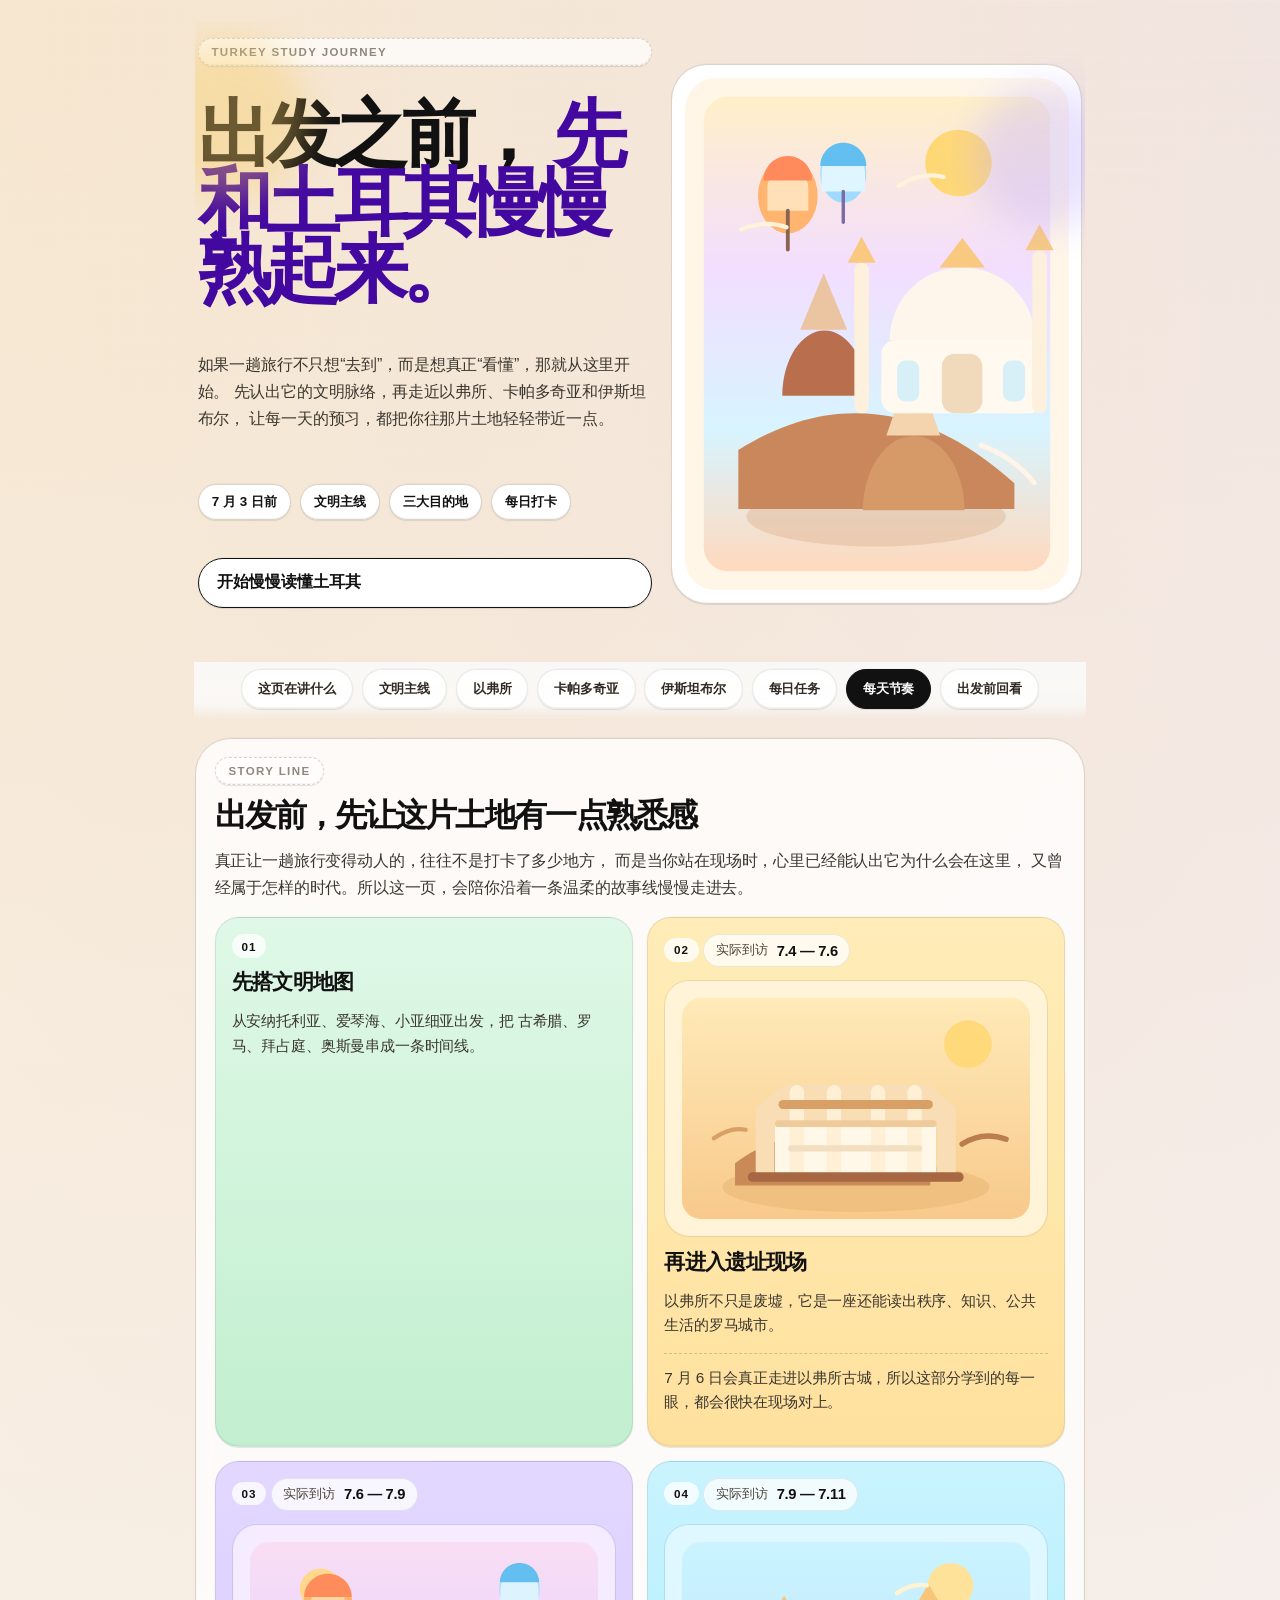
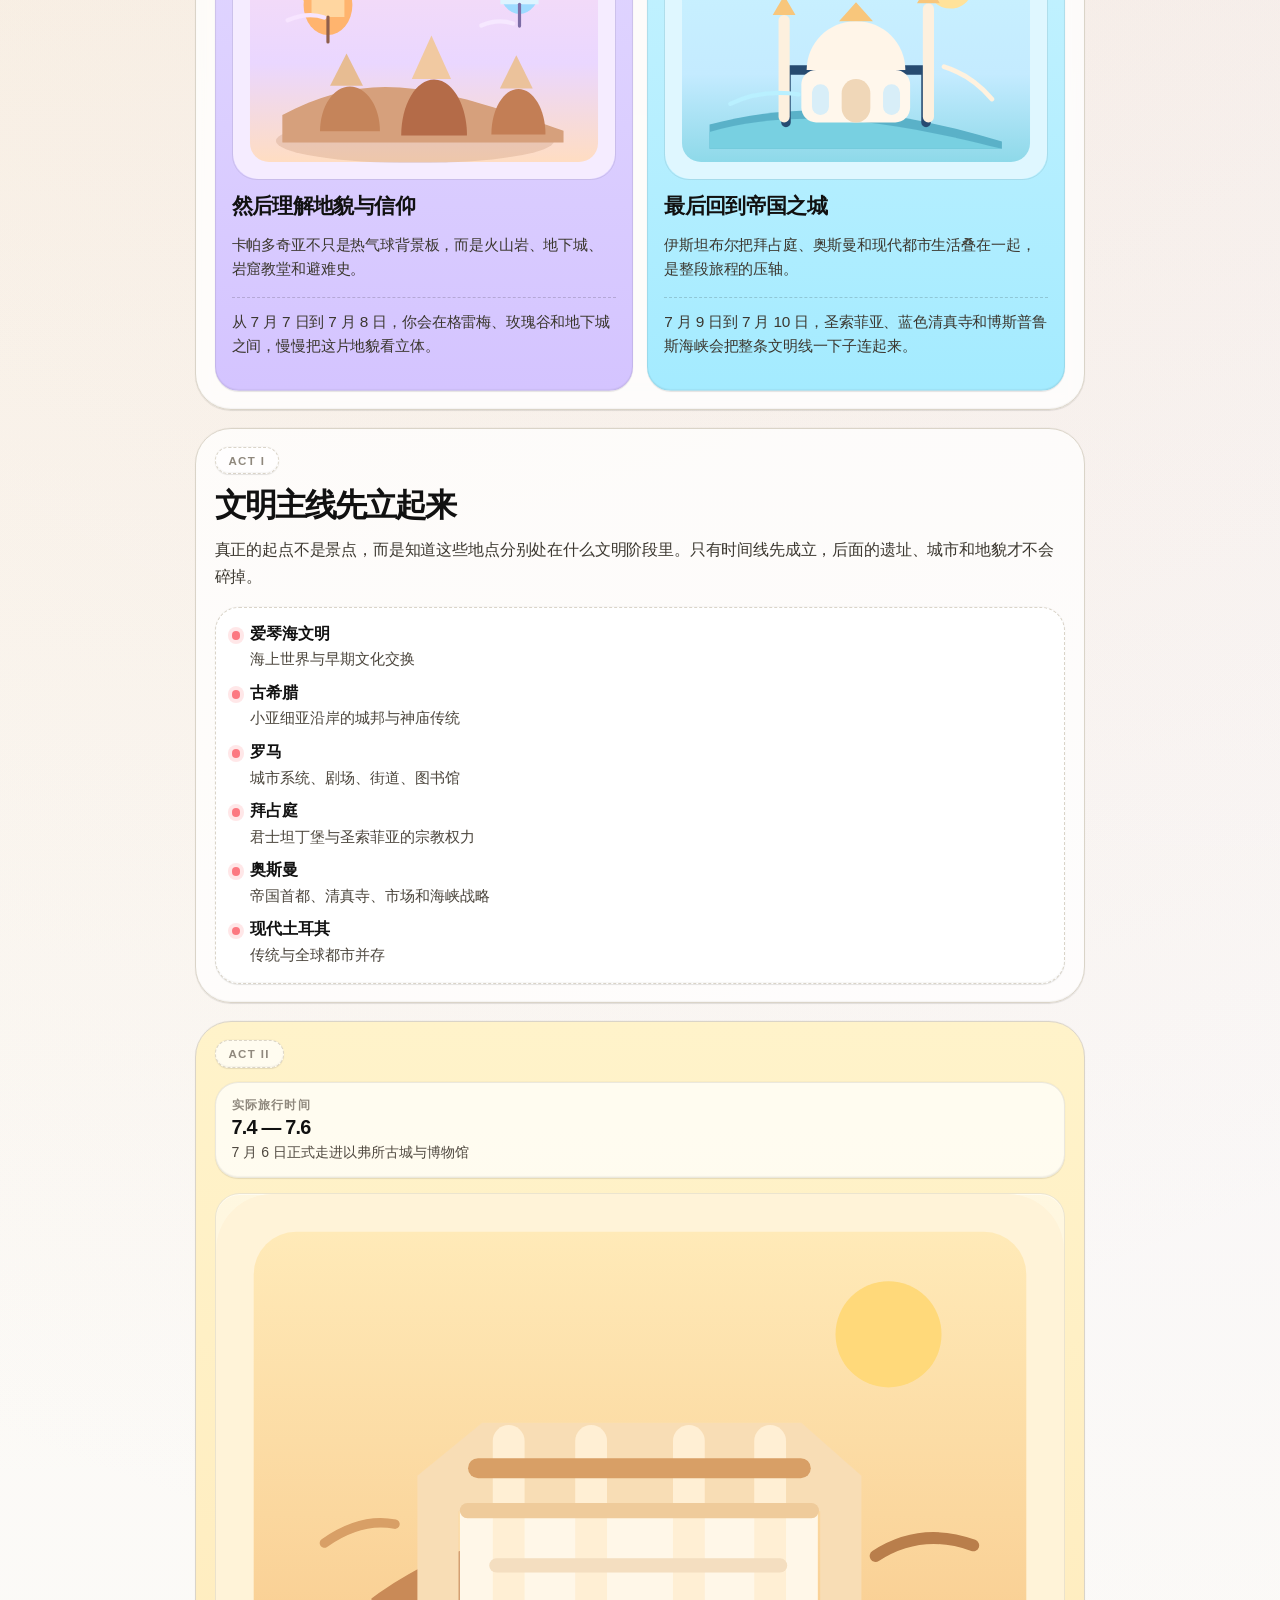
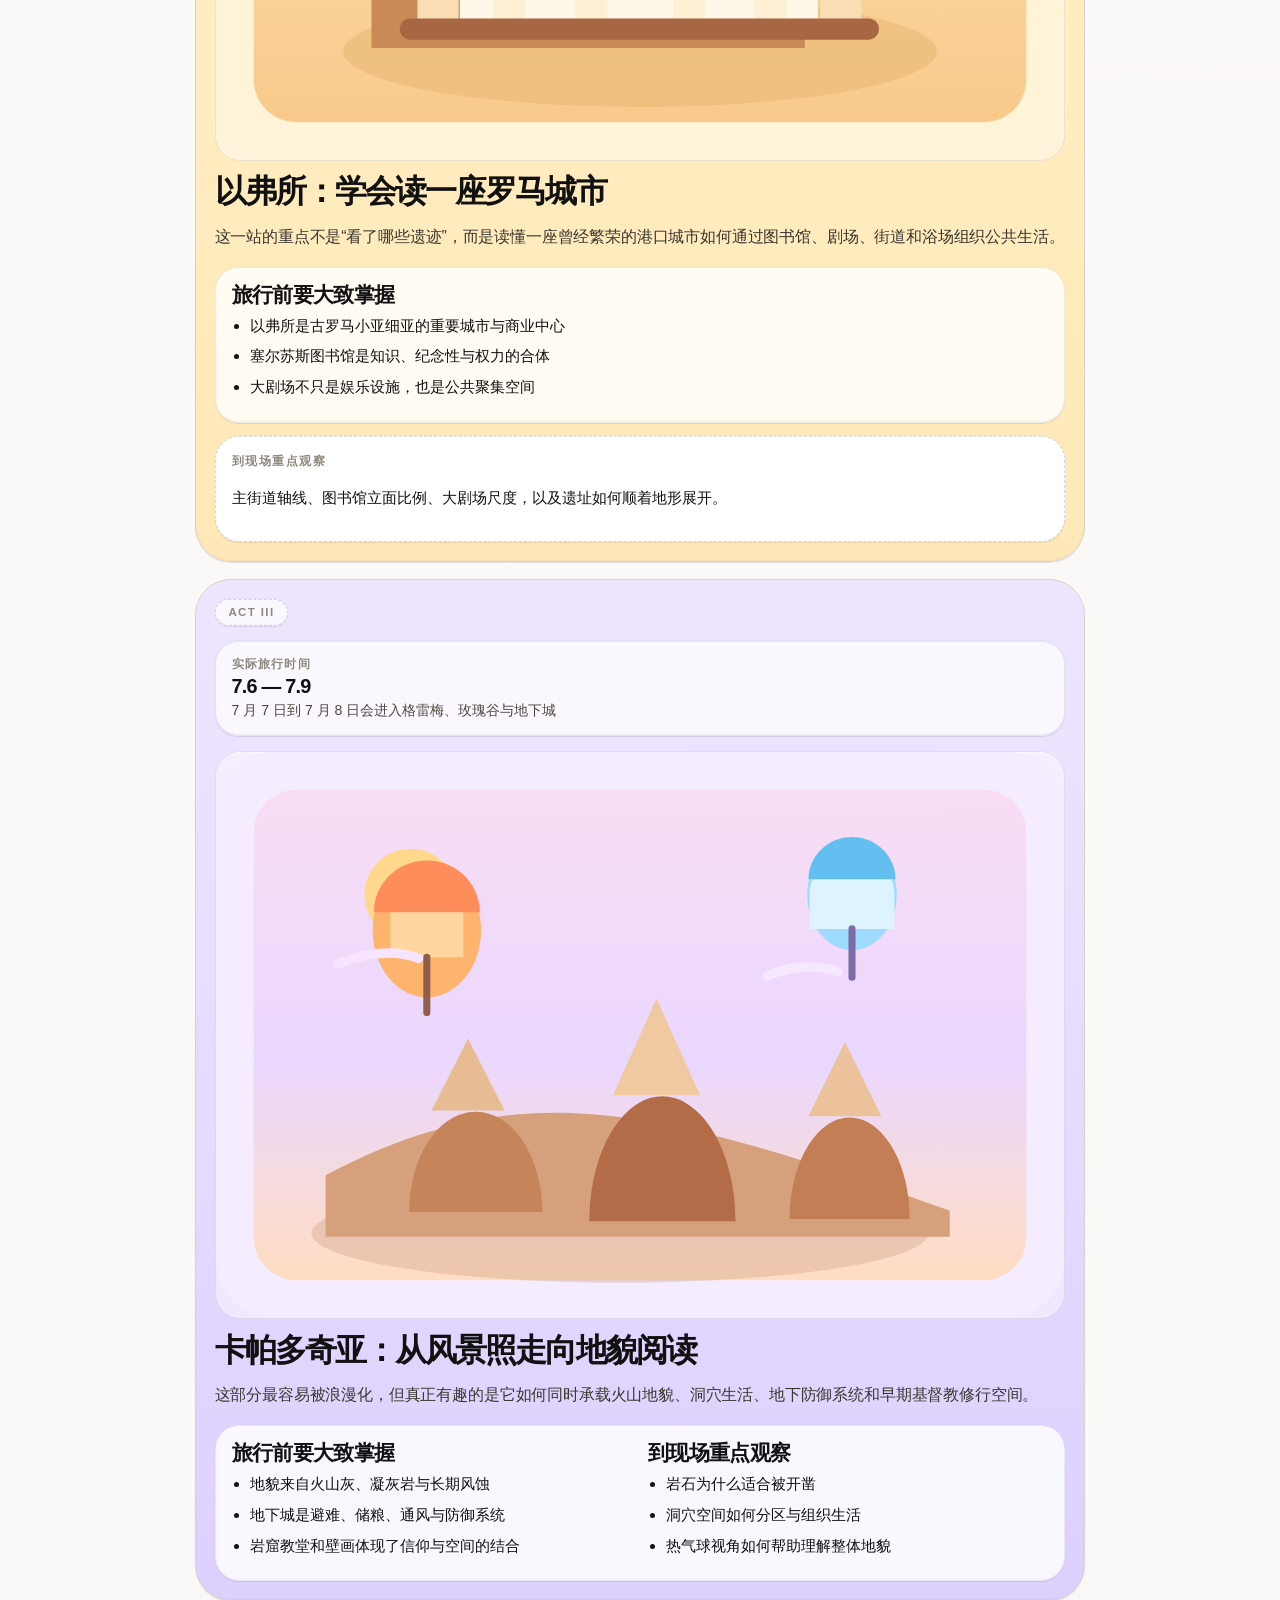
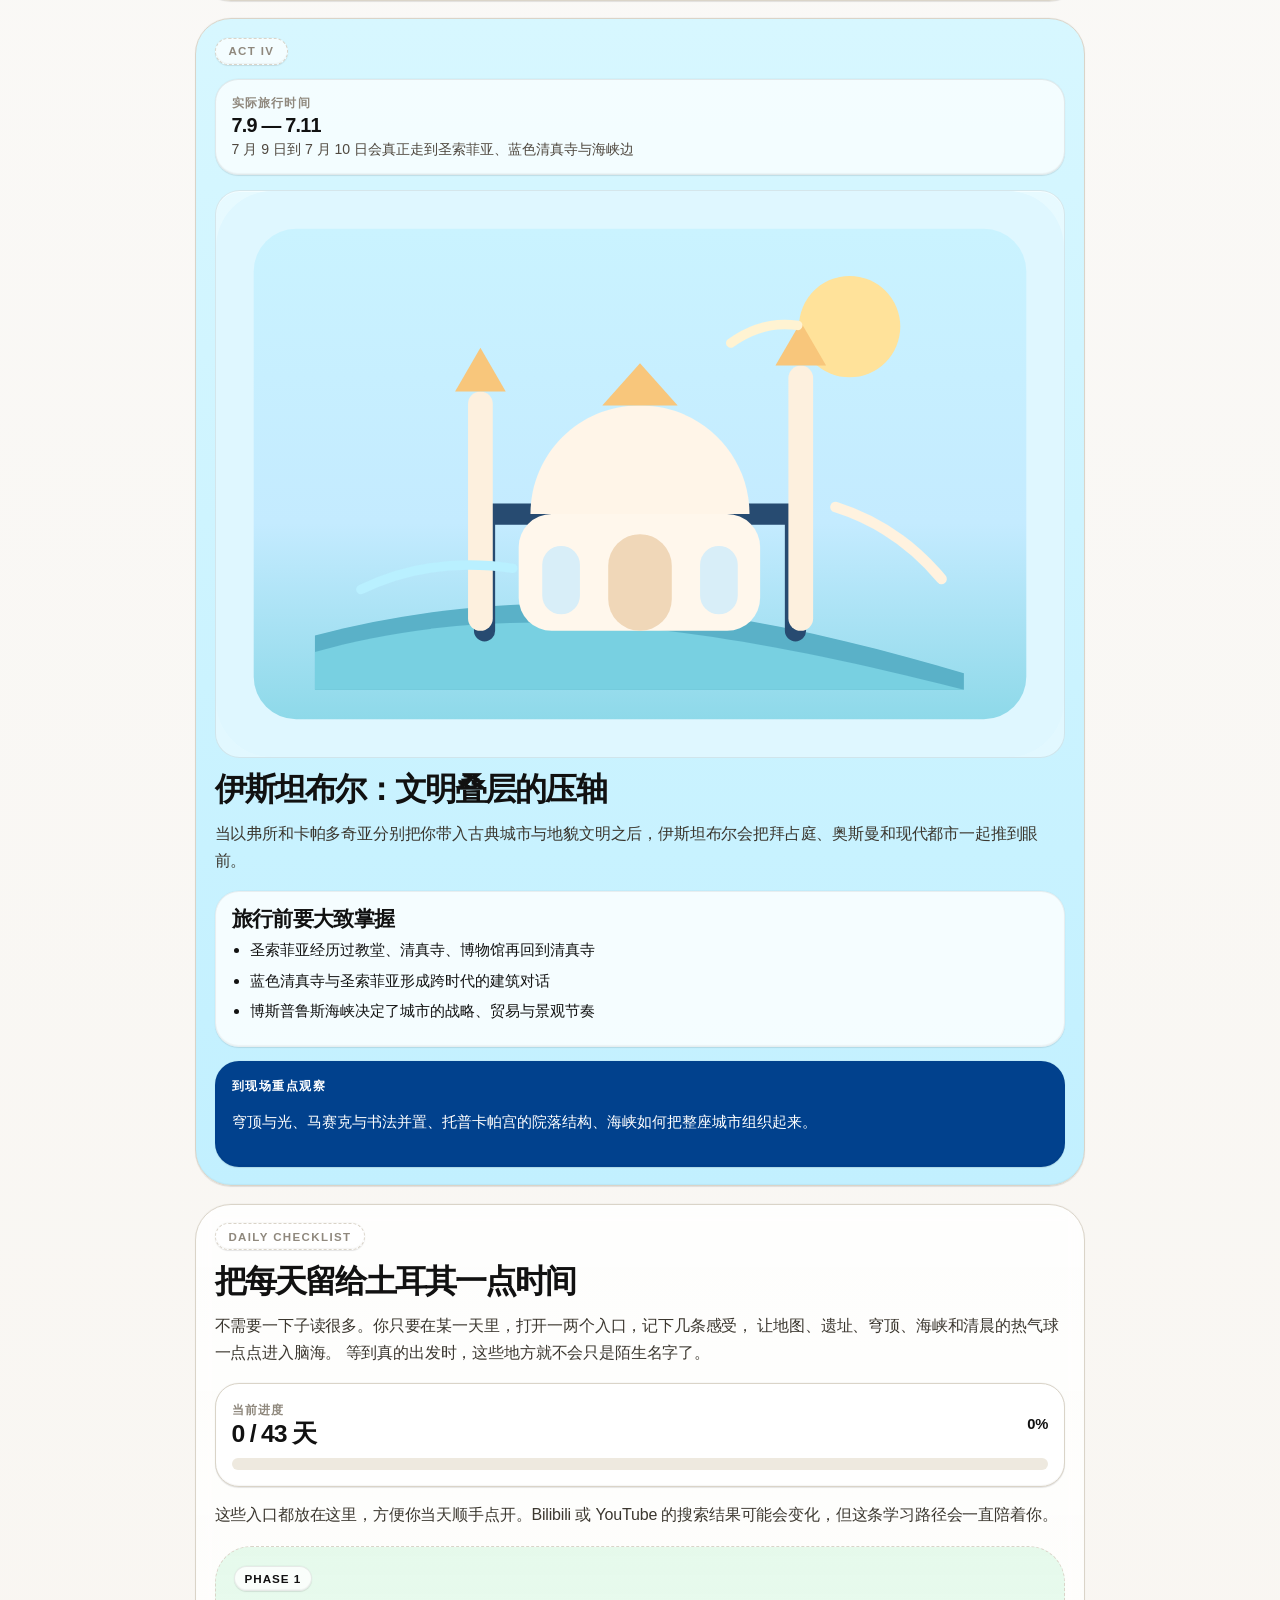
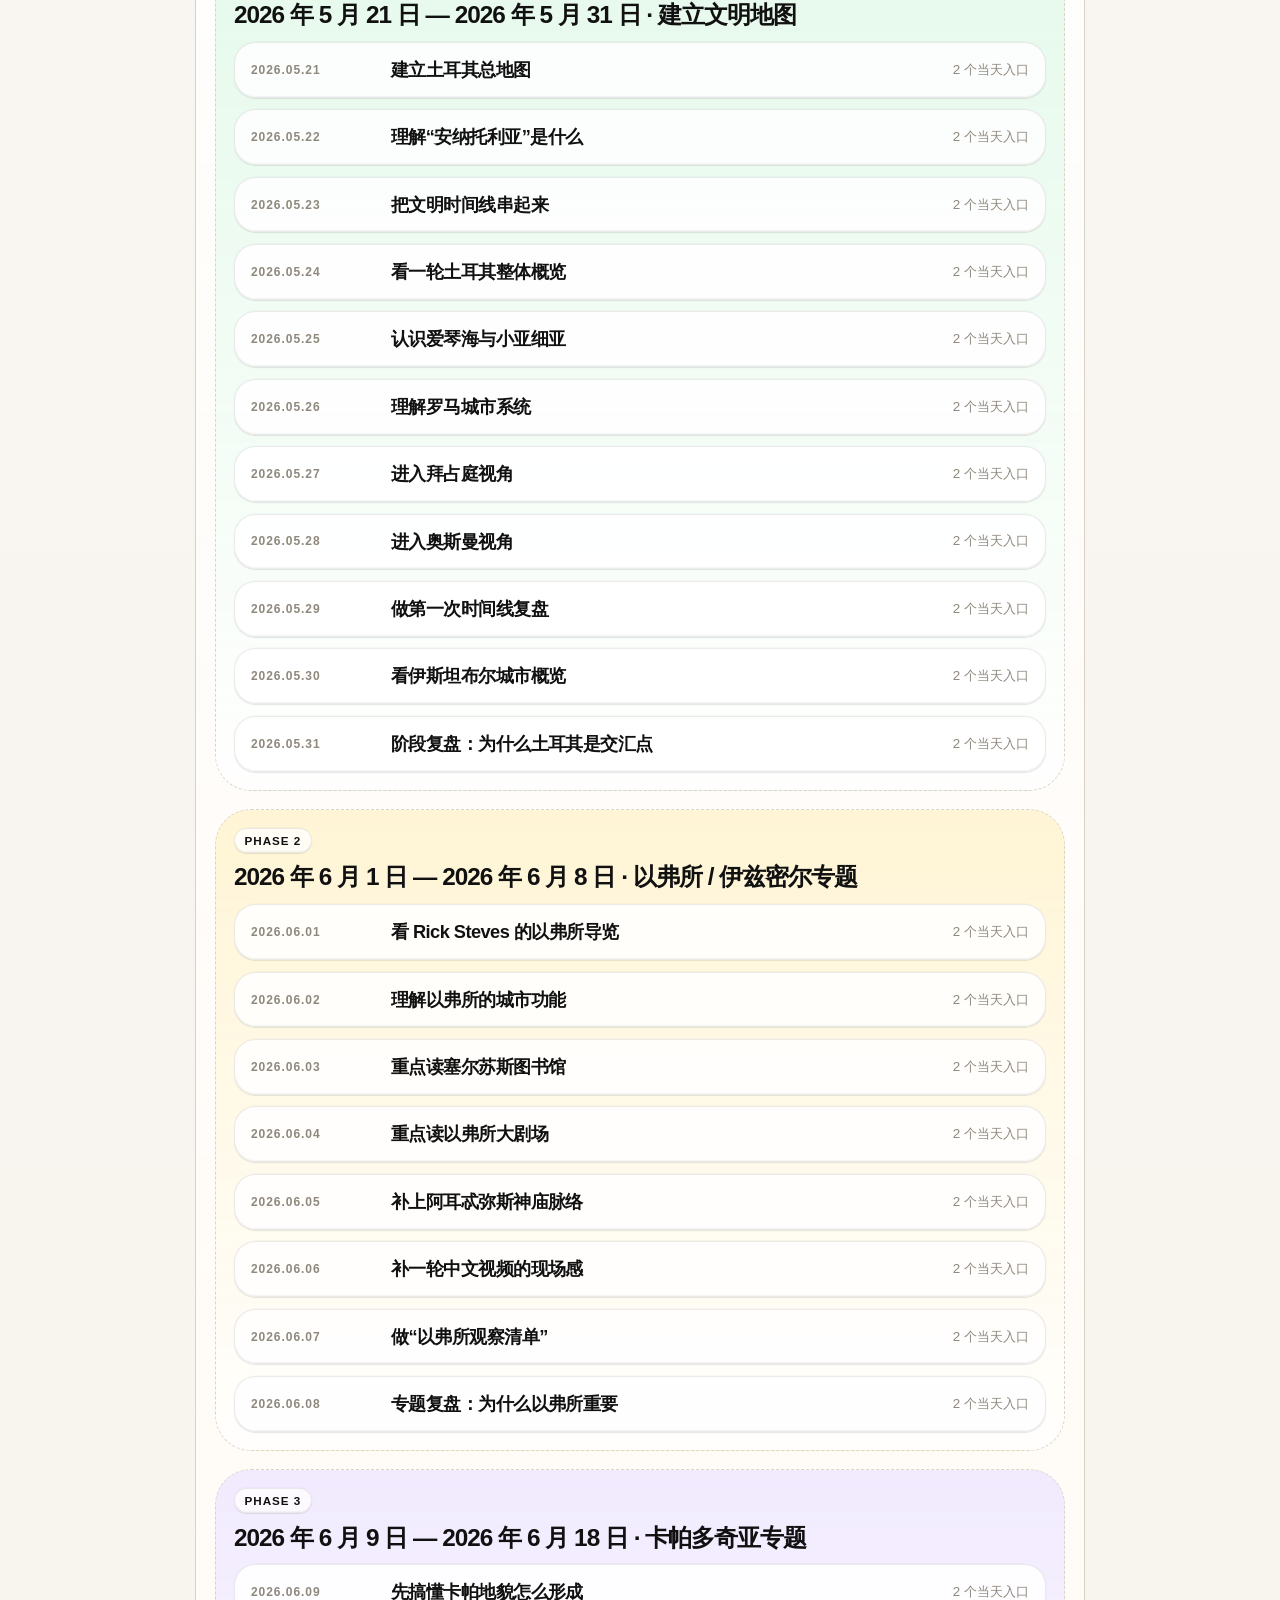
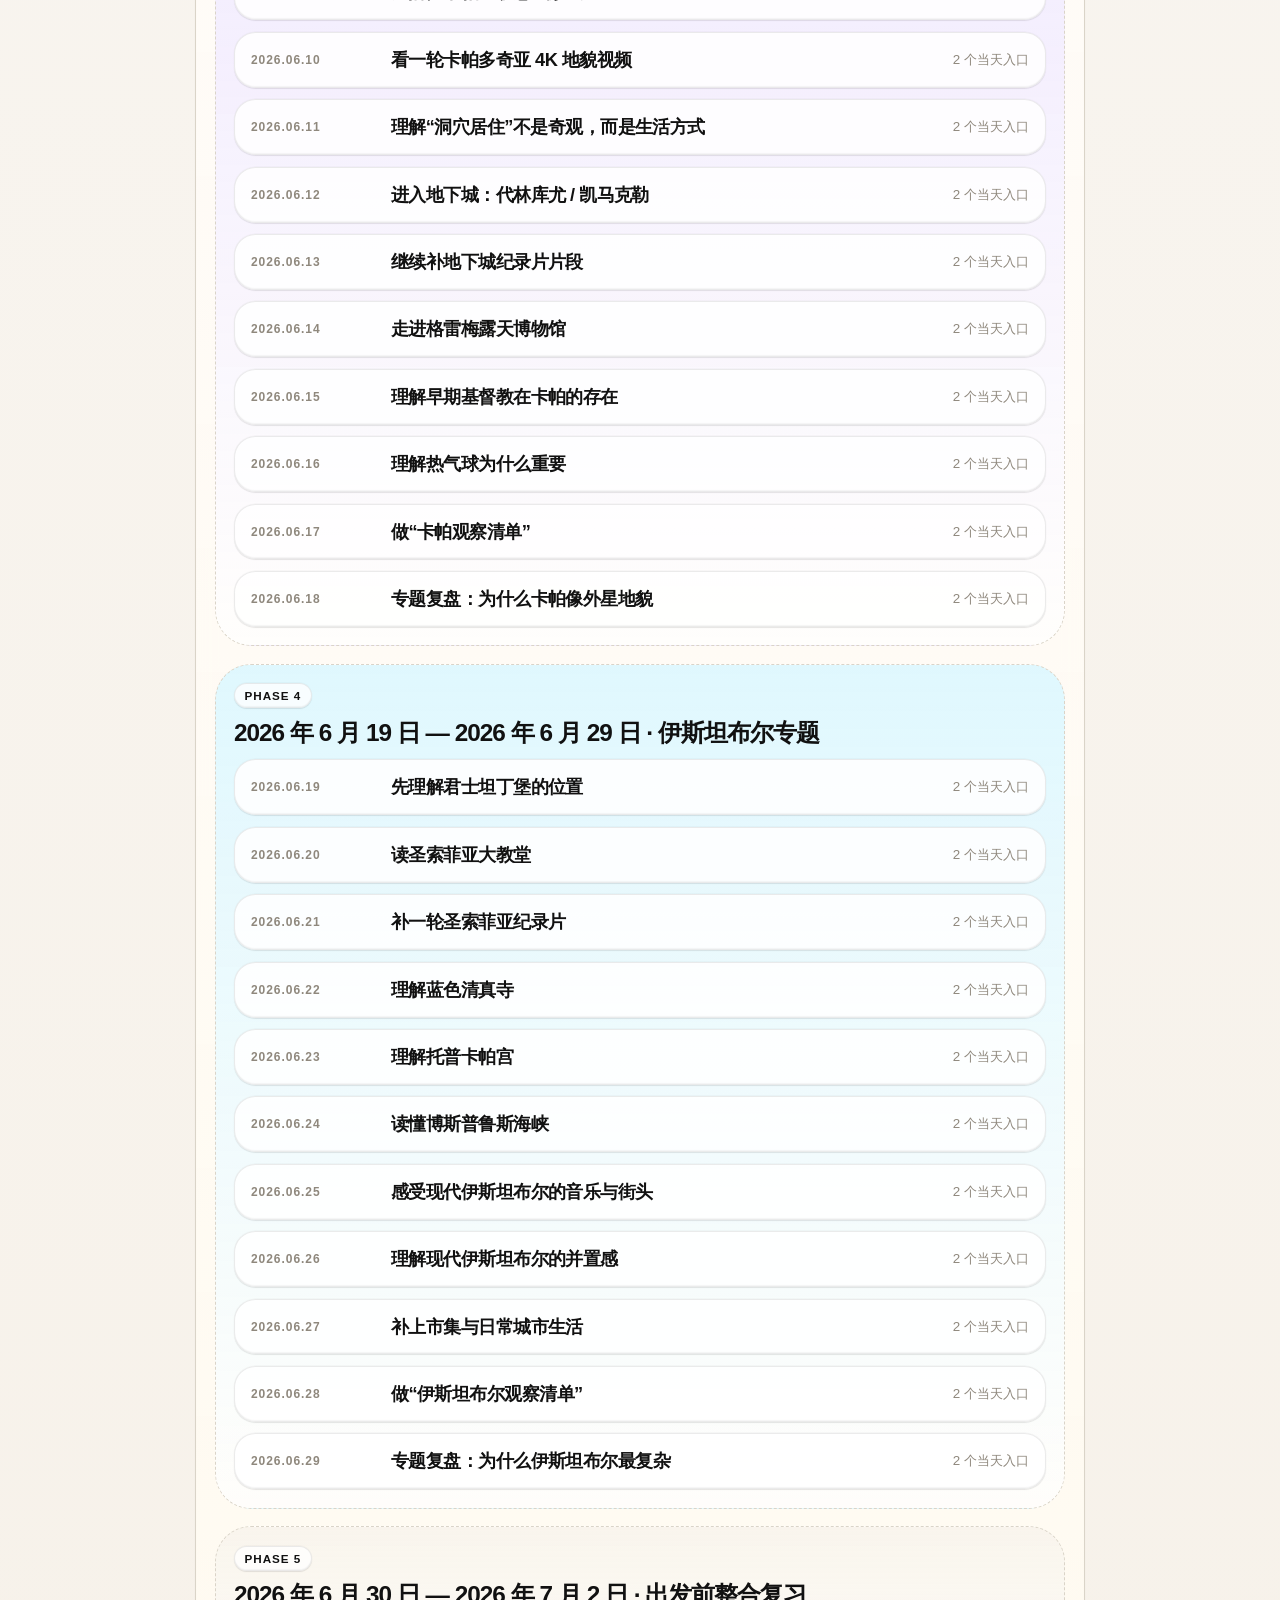
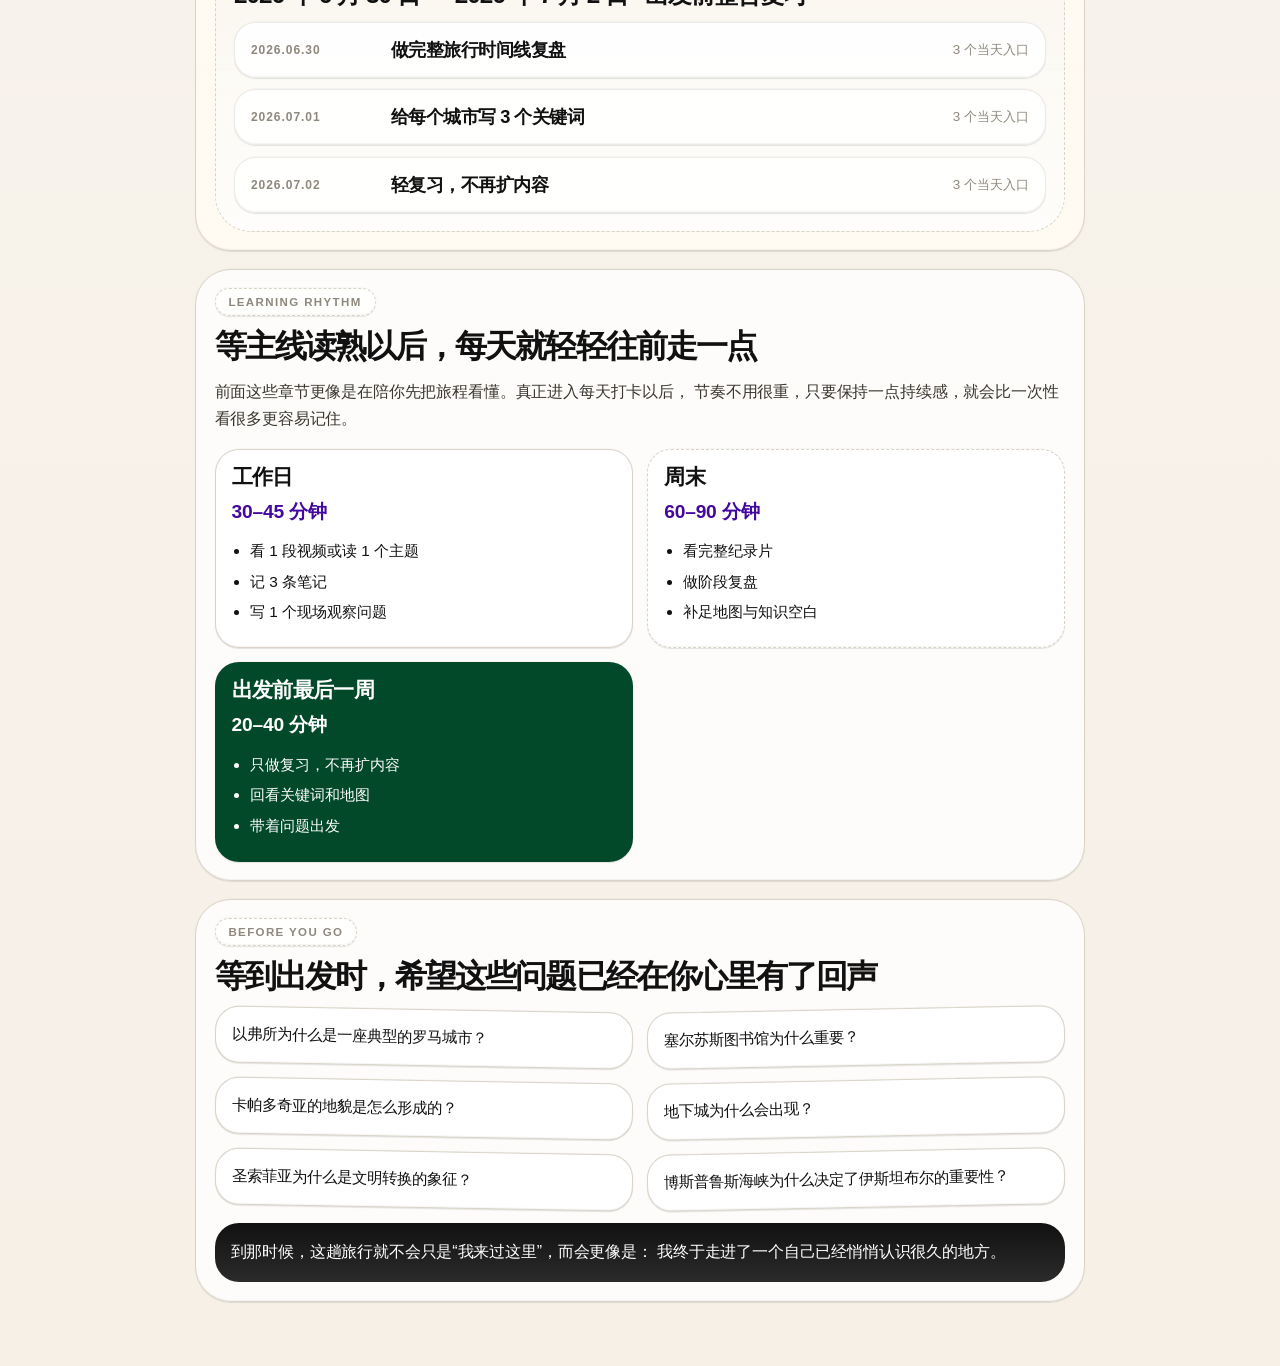
==== turkey-pretrip-study-journey.html @ 989d9cd5 "Publish Turkey pretrip study page" ====
<!DOCTYPE html>
<html lang="zh-CN">
  <head>
    <meta charset="UTF-8" />
    <meta
      name="viewport"
      content="width=device-width, initial-scale=1.0, viewport-fit=cover"
    />
    <title>土耳其旅行前学习旅程</title>
    <meta
      name="description"
      content="一张 Clay 风格的移动端长页，陪你在出发前慢慢读懂土耳其。"
    />
    <link rel="stylesheet" href="./styles.css" />
  </head>
  <body>
    <div class="page-shell">
      <header class="hero">
        <div class="hero__halo hero__halo--left"></div>
        <div class="hero__halo hero__halo--right"></div>

        <div class="eyebrow">Turkey Study Journey</div>

        <h1>
          出发之前，
          <span>先和土耳其慢慢熟起来。</span>
        </h1>

        <p class="hero__lede">
          如果一趟旅行不只想“去到”，而是想真正“看懂”，那就从这里开始。
          先认出它的文明脉络，再走近以弗所、卡帕多奇亚和伊斯坦布尔，
          让每一天的预习，都把你往那片土地轻轻带近一点。
        </p>

        <div class="hero__chips">
          <span>7 月 3 日前</span>
          <span>文明主线</span>
          <span>三大目的地</span>
          <span>每日打卡</span>
        </div>

        <a class="hero__button" href="#story">开始慢慢读懂土耳其</a>

        <figure class="hero__art-card">
          <img
            src="./hero-turkey-clay.svg"
            alt="Clay 风格的土耳其旅行学习主视觉，包含伊斯坦布尔、卡帕多奇亚和以弗所元素"
          />
        </figure>
      </header>

      <nav class="section-nav" aria-label="页面导航">
        <div class="section-nav__track">
          <a class="section-nav__link" href="#story" data-nav-target="story">
            <span class="section-nav__label">这页在讲什么</span>
          </a>
          <a class="section-nav__link" href="#civilization" data-nav-target="civilization">
            <span class="section-nav__label">文明主线</span>
          </a>
          <a class="section-nav__link" href="#ephesus" data-nav-target="ephesus">
            <span class="section-nav__label">以弗所</span>
          </a>
          <a class="section-nav__link" href="#cappadocia" data-nav-target="cappadocia">
            <span class="section-nav__label">卡帕多奇亚</span>
          </a>
          <a class="section-nav__link" href="#istanbul" data-nav-target="istanbul">
            <span class="section-nav__label">伊斯坦布尔</span>
          </a>
          <a class="section-nav__link" href="#schedule" data-nav-target="schedule">
            <span class="section-nav__label">每日任务</span>
          </a>
          <a class="section-nav__link" href="#rhythm" data-nav-target="rhythm">
            <span class="section-nav__label">每天节奏</span>
          </a>
          <a class="section-nav__link" href="#questions" data-nav-target="questions">
            <span class="section-nav__label">出发前回看</span>
          </a>
        </div>
      </nav>

      <main>
        <section class="panel intro-panel" id="story">
          <div class="eyebrow">Story Line</div>
          <h2>出发前，先让这片土地有一点熟悉感</h2>
          <p>
            真正让一趟旅行变得动人的，往往不是打卡了多少地方，
            而是当你站在现场时，心里已经能认出它为什么会在这里，
            又曾经属于怎样的时代。所以这一页，会陪你沿着一条温柔的故事线慢慢走进去。
          </p>

          <div class="story-grid">
            <article class="story-card story-card--matcha">
              <span class="story-card__index">01</span>
              <h3>先搭文明地图</h3>
              <p>
                从安纳托利亚、爱琴海、小亚细亚出发，把
                古希腊、罗马、拜占庭、奥斯曼串成一条时间线。
              </p>
            </article>

            <article class="story-card story-card--lemon">
              <span class="story-card__index">02</span>
              <div class="story-card__trip">
                <span>实际到访</span>
                <strong>7.4 — 7.6</strong>
              </div>
              <figure class="story-card__media">
                <img src="./ephesus-clay.svg" alt="Clay 风格的以弗所插画，表现罗马遗址与塞尔苏斯图书馆立面" />
              </figure>
              <h3>再进入遗址现场</h3>
              <p>
                以弗所不只是废墟，它是一座还能读出秩序、知识、公共生活的罗马城市。
              </p>
              <p class="story-card__note">7 月 6 日会真正走进以弗所古城，所以这部分学到的每一眼，都会很快在现场对上。</p>
            </article>

            <article class="story-card story-card--ube">
              <span class="story-card__index">03</span>
              <div class="story-card__trip">
                <span>实际到访</span>
                <strong>7.6 — 7.9</strong>
              </div>
              <figure class="story-card__media">
                <img src="./cappadocia-clay.svg" alt="Clay 风格的卡帕多奇亚插画，包含热气球、仙人烟囱与山谷地貌" />
              </figure>
              <h3>然后理解地貌与信仰</h3>
              <p>
                卡帕多奇亚不只是热气球背景板，而是火山岩、地下城、岩窟教堂和避难史。
              </p>
              <p class="story-card__note">从 7 月 7 日到 7 月 8 日，你会在格雷梅、玫瑰谷和地下城之间，慢慢把这片地貌看立体。</p>
            </article>

            <article class="story-card story-card--slushie">
              <span class="story-card__index">04</span>
              <div class="story-card__trip">
                <span>实际到访</span>
                <strong>7.9 — 7.11</strong>
              </div>
              <figure class="story-card__media">
                <img src="./istanbul-clay.svg" alt="Clay 风格的伊斯坦布尔插画，表现圣索菲亚穹顶、尖塔与海峡水面" />
              </figure>
              <h3>最后回到帝国之城</h3>
              <p>
                伊斯坦布尔把拜占庭、奥斯曼和现代都市生活叠在一起，是整段旅程的压轴。
              </p>
              <p class="story-card__note">7 月 9 日到 7 月 10 日，圣索菲亚、蓝色清真寺和博斯普鲁斯海峡会把整条文明线一下子连起来。</p>
            </article>
          </div>
        </section>

        <section class="destination destination--cream" id="civilization">
          <div class="eyebrow">Act I</div>
          <h2>文明主线先立起来</h2>
          <p class="section-copy">
            真正的起点不是景点，而是知道这些地点分别处在什么文明阶段里。只有时间线先成立，后面的遗址、城市和地貌才不会碎掉。
          </p>

          <div class="timeline-card">
            <div class="timeline-step">
              <span>爱琴海文明</span>
              <small>海上世界与早期文化交换</small>
            </div>
            <div class="timeline-step">
              <span>古希腊</span>
              <small>小亚细亚沿岸的城邦与神庙传统</small>
            </div>
            <div class="timeline-step">
              <span>罗马</span>
              <small>城市系统、剧场、街道、图书馆</small>
            </div>
            <div class="timeline-step">
              <span>拜占庭</span>
              <small>君士坦丁堡与圣索菲亚的宗教权力</small>
            </div>
            <div class="timeline-step">
              <span>奥斯曼</span>
              <small>帝国首都、清真寺、市场和海峡战略</small>
            </div>
            <div class="timeline-step">
              <span>现代土耳其</span>
              <small>传统与全球都市并存</small>
            </div>
          </div>
        </section>

        <section class="destination destination--lemon" id="ephesus">
          <div class="eyebrow">Act II</div>
          <div class="destination__trip">
            <span class="destination__trip-label">实际旅行时间</span>
            <strong>7.4 — 7.6</strong>
            <small>7 月 6 日正式走进以弗所古城与博物馆</small>
          </div>
          <figure class="destination__art">
            <img src="./ephesus-clay.svg" alt="以弗所章节配图，呈现暖色罗马遗址氛围" />
          </figure>
          <h2>以弗所：学会读一座罗马城市</h2>
          <p class="section-copy">
            这一站的重点不是“看了哪些遗迹”，而是读懂一座曾经繁荣的港口城市如何通过图书馆、剧场、街道和浴场组织公共生活。
          </p>

          <div class="detail-card">
            <h3>旅行前要大致掌握</h3>
            <ul>
              <li>以弗所是古罗马小亚细亚的重要城市与商业中心</li>
              <li>塞尔苏斯图书馆是知识、纪念性与权力的合体</li>
              <li>大剧场不只是娱乐设施，也是公共聚集空间</li>
            </ul>
          </div>

          <div class="observe-card">
            <span class="observe-card__title">到现场重点观察</span>
            <p>主街道轴线、图书馆立面比例、大剧场尺度，以及遗址如何顺着地形展开。</p>
          </div>
        </section>

        <section class="destination destination--ube" id="cappadocia">
          <div class="eyebrow">Act III</div>
          <div class="destination__trip">
            <span class="destination__trip-label">实际旅行时间</span>
            <strong>7.6 — 7.9</strong>
            <small>7 月 7 日到 7 月 8 日会进入格雷梅、玫瑰谷与地下城</small>
          </div>
          <figure class="destination__art">
            <img src="./cappadocia-clay.svg" alt="卡帕多奇亚章节配图，呈现热气球、岩柱与山谷层次" />
          </figure>
          <h2>卡帕多奇亚：从风景照走向地貌阅读</h2>
          <p class="section-copy">
            这部分最容易被浪漫化，但真正有趣的是它如何同时承载火山地貌、洞穴生活、地下防御系统和早期基督教修行空间。
          </p>

          <div class="detail-card detail-card--double">
            <div>
              <h3>旅行前要大致掌握</h3>
              <ul>
                <li>地貌来自火山灰、凝灰岩与长期风蚀</li>
                <li>地下城是避难、储粮、通风与防御系统</li>
                <li>岩窟教堂和壁画体现了信仰与空间的结合</li>
              </ul>
            </div>
            <div>
              <h3>到现场重点观察</h3>
              <ul>
                <li>岩石为什么适合被开凿</li>
                <li>洞穴空间如何分区与组织生活</li>
                <li>热气球视角如何帮助理解整体地貌</li>
              </ul>
            </div>
          </div>
        </section>

        <section class="destination destination--slushie" id="istanbul">
          <div class="eyebrow">Act IV</div>
          <div class="destination__trip">
            <span class="destination__trip-label">实际旅行时间</span>
            <strong>7.9 — 7.11</strong>
            <small>7 月 9 日到 7 月 10 日会真正走到圣索菲亚、蓝色清真寺与海峡边</small>
          </div>
          <figure class="destination__art">
            <img src="./istanbul-clay.svg" alt="伊斯坦布尔章节配图，呈现穹顶、尖塔与海峡水面" />
          </figure>
          <h2>伊斯坦布尔：文明叠层的压轴</h2>
          <p class="section-copy">
            当以弗所和卡帕多奇亚分别把你带入古典城市与地貌文明之后，伊斯坦布尔会把拜占庭、奥斯曼和现代都市一起推到眼前。
          </p>

          <div class="detail-card detail-card--stacked">
            <h3>旅行前要大致掌握</h3>
            <ul>
              <li>圣索菲亚经历过教堂、清真寺、博物馆再回到清真寺</li>
              <li>蓝色清真寺与圣索菲亚形成跨时代的建筑对话</li>
              <li>博斯普鲁斯海峡决定了城市的战略、贸易与景观节奏</li>
            </ul>
          </div>

          <div class="observe-card observe-card--navy">
            <span class="observe-card__title">到现场重点观察</span>
            <p>穹顶与光、马赛克与书法并置、托普卡帕宫的院落结构、海峡如何把整座城市组织起来。</p>
          </div>
        </section>

        <section class="panel schedule-panel" id="schedule">
          <div class="eyebrow">Daily Checklist</div>
          <h2>把每天留给土耳其一点时间</h2>
          <p>
            不需要一下子读很多。你只要在某一天里，打开一两个入口，记下几条感受，
            让地图、遗址、穹顶、海峡和清晨的热气球一点点进入脑海。
            等到真的出发时，这些地方就不会只是陌生名字了。
          </p>

          <div class="progress-card">
            <div>
              <span class="progress-card__label">当前进度</span>
              <strong><span data-complete-count>0</span> / <span data-total-count>0</span> 天</strong>
            </div>
            <div class="progress-card__percent" data-complete-percent>0%</div>
            <div class="progress-card__bar">
              <div class="progress-card__fill" data-progress-fill></div>
            </div>
          </div>

          <p class="schedule-note">
            这些入口都放在这里，方便你当天顺手点开。Bilibili 或 YouTube 的搜索结果可能会变化，但这条学习路径会一直陪着你。
          </p>

          <div class="phase-group phase-group--matcha">
            <div class="phase-group__heading">
              <span>Phase 1</span>
              <h3>2026 年 5 月 21 日 — 2026 年 5 月 31 日 · 建立文明地图</h3>
            </div>

            <details class="day-card">
              <summary>
                <span class="day-card__date">2026.05.21</span>
                <span class="day-card__title">建立土耳其总地图</span>
                <span class="day-card__meta">2 个原始链接</span>
              </summary>
              <div class="day-card__body">
                <p class="day-card__target">
                  <strong>掌握到：</strong>能在地图上指出伊兹密尔 / 以弗所、卡帕多奇亚、伊斯坦布尔三大区域，以及它们分别代表什么。
                </p>
                <ul class="day-card__tasks">
                  <li>先读安纳托利亚概览，建立空间感。</li>
                  <li>打开伊斯坦布尔官方总览页，感受城市整体面貌。</li>
                  <li>记下 3 个你最想优先理解的地点。</li>
                </ul>
                <div class="source-links">
                  <a href="https://www.britannica.com/place/Anatolia?utm_source=chatgpt.com" target="_blank" rel="noreferrer">Britannica · Anatolia</a>
                  <a href="https://visit.istanbul/?utm_source=chatgpt.com" target="_blank" rel="noreferrer">Visit Istanbul</a>
                </div>
                <label class="complete-toggle"><input type="checkbox" data-progress-id="2026-05-21" /> 今天完成</label>
              </div>
            </details>

            <details class="day-card">
              <summary>
                <span class="day-card__date">2026.05.22</span>
                <span class="day-card__title">理解“安纳托利亚”是什么</span>
                <span class="day-card__meta">2 个原始链接</span>
              </summary>
              <div class="day-card__body">
                <p class="day-card__target">
                  <strong>掌握到：</strong>知道安纳托利亚是现代土耳其亚洲部分，也是东西文明长期穿行的陆桥。
                </p>
                <ul class="day-card__tasks">
                  <li>读一版简短概览，再读一版完整解释。</li>
                  <li>记下黑海、地中海、爱琴海分别在哪里。</li>
                  <li>写 3 条为什么它会成为文明通道的原因。</li>
                </ul>
                <div class="source-links">
                  <a href="https://www.britannica.com/summary/Anatolia?utm_source=chatgpt.com" target="_blank" rel="noreferrer">Britannica · Anatolia Summary</a>
                  <a href="https://www.britannica.com/place/Anatolia?utm_source=chatgpt.com" target="_blank" rel="noreferrer">Britannica · Anatolia Full Entry</a>
                </div>
                <label class="complete-toggle"><input type="checkbox" data-progress-id="2026-05-22" /> 今天完成</label>
              </div>
            </details>

            <details class="day-card">
              <summary>
                <span class="day-card__date">2026.05.23</span>
                <span class="day-card__title">把文明时间线串起来</span>
                <span class="day-card__meta">2 个原始链接</span>
              </summary>
              <div class="day-card__body">
                <p class="day-card__target">
                  <strong>掌握到：</strong>能按顺序说出古希腊、罗马、拜占庭、奥斯曼各自留下了什么。
                </p>
                <ul class="day-card__tasks">
                  <li>先回看安纳托利亚概览，确认时间线发生的舞台。</li>
                  <li>读奥斯曼帝国条目，补齐最后一段。</li>
                  <li>手写一条 5 行以内的简化文明时间线。</li>
                </ul>
                <div class="source-links">
                  <a href="https://www.britannica.com/summary/Anatolia?utm_source=chatgpt.com" target="_blank" rel="noreferrer">Britannica · Anatolia Summary</a>
                  <a href="https://www.britannica.com/place/Ottoman-Empire?utm_source=chatgpt.com" target="_blank" rel="noreferrer">Britannica · Ottoman Empire</a>
                </div>
                <label class="complete-toggle"><input type="checkbox" data-progress-id="2026-05-23" /> 今天完成</label>
              </div>
            </details>

            <details class="day-card">
              <summary>
                <span class="day-card__date">2026.05.24</span>
                <span class="day-card__title">看一轮土耳其整体概览</span>
                <span class="day-card__meta">2 个原始链接</span>
              </summary>
              <div class="day-card__body">
                <p class="day-card__target">
                  <strong>掌握到：</strong>不是细节全懂，而是形成“这趟旅程到底从哪里到哪里”的整体感。
                </p>
                <ul class="day-card__tasks">
                  <li>先看伊斯坦布尔纪录片搜索入口，挑一条总览视频。</li>
                  <li>再回官方城市页，感受现实旅行视角。</li>
                  <li>记下 5 个最想看的地点。</li>
                </ul>
                <div class="source-links">
                  <a href="https://search.bilibili.com/all?keyword=%E4%BC%8A%E6%96%AF%E5%9D%A6%E5%B8%83%E5%B0%94+%E7%BA%AA%E5%BD%95%E7%89%87&utm_source=chatgpt.com" target="_blank" rel="noreferrer">Bilibili · 伊斯坦布尔纪录片</a>
                  <a href="https://visit.istanbul/?utm_source=chatgpt.com" target="_blank" rel="noreferrer">Visit Istanbul</a>
                </div>
                <label class="complete-toggle"><input type="checkbox" data-progress-id="2026-05-24" /> 今天完成</label>
              </div>
            </details>

            <details class="day-card">
              <summary>
                <span class="day-card__date">2026.05.25</span>
                <span class="day-card__title">认识爱琴海与小亚细亚</span>
                <span class="day-card__meta">2 个原始链接</span>
              </summary>
              <div class="day-card__body">
                <p class="day-card__target">
                  <strong>掌握到：</strong>知道为什么以弗所和伊兹密尔会成为希腊—罗马文明的重要区域。
                </p>
                <ul class="day-card__tasks">
                  <li>看一条西土耳其视频，理解海岸线与遗址关系。</li>
                  <li>回看安纳托利亚条目，把爱琴海沿岸放进整体框架里。</li>
                  <li>写下“海港为何塑造城市”的 3 个关键词。</li>
                </ul>
                <div class="source-links">
                  <a href="https://www.ricksteves.com/watch-read-listen/video/tv-show/west-turkey?utm_source=chatgpt.com" target="_blank" rel="noreferrer">Rick Steves · West Turkey</a>
                  <a href="https://www.britannica.com/place/Anatolia?utm_source=chatgpt.com" target="_blank" rel="noreferrer">Britannica · Anatolia</a>
                </div>
                <label class="complete-toggle"><input type="checkbox" data-progress-id="2026-05-25" /> 今天完成</label>
              </div>
            </details>

            <details class="day-card">
              <summary>
                <span class="day-card__date">2026.05.26</span>
                <span class="day-card__title">理解罗马城市系统</span>
                <span class="day-card__meta">2 个原始链接</span>
              </summary>
              <div class="day-card__body">
                <p class="day-card__target">
                  <strong>掌握到：</strong>能理解一座罗马城市为什么会有剧场、图书馆、街道、浴场和广场。
                </p>
                <ul class="day-card__tasks">
                  <li>先看以弗所导览页，确认主要结构。</li>
                  <li>打开 UNESCO 地图，感受遗址范围和分区。</li>
                  <li>写 3 条“罗马城市秩序”的观察点。</li>
                </ul>
                <div class="source-links">
                  <a href="https://www.ricksteves.com/europe/turkey/ephesus?utm_source=chatgpt.com" target="_blank" rel="noreferrer">Rick Steves · Ephesus</a>
                  <a href="https://whc.unesco.org/en/list/1018/maps/" target="_blank" rel="noreferrer">UNESCO · Ephesus Maps</a>
                </div>
                <label class="complete-toggle"><input type="checkbox" data-progress-id="2026-05-26" /> 今天完成</label>
              </div>
            </details>

            <details class="day-card">
              <summary>
                <span class="day-card__date">2026.05.27</span>
                <span class="day-card__title">进入拜占庭视角</span>
                <span class="day-card__meta">2 个原始链接</span>
              </summary>
              <div class="day-card__body">
                <p class="day-card__target">
                  <strong>掌握到：</strong>知道今天的伊斯坦布尔曾是君士坦丁堡，圣索菲亚为什么是拜占庭象征。
                </p>
                <ul class="day-card__tasks">
                  <li>看圣索菲亚讲解视频，先抓住建筑与宗教转换。</li>
                  <li>打开伊斯坦布尔世界遗产图集，形成历史城市印象。</li>
                  <li>记 3 条你对拜占庭最直观的印象。</li>
                </ul>
                <div class="source-links">
                  <a href="https://www.khanacademy.org/humanities/ap-art-history/early-europe-and-colonial-americas/medieval-europe-islamic-world/v/hagia-sophia-istanbul?utm_source=chatgpt.com" target="_blank" rel="noreferrer">Khan Academy · Hagia Sophia</a>
                  <a href="https://whc.unesco.org/en/list/356/gallery/" target="_blank" rel="noreferrer">UNESCO · Historic Areas of Istanbul</a>
                </div>
                <label class="complete-toggle"><input type="checkbox" data-progress-id="2026-05-27" /> 今天完成</label>
              </div>
            </details>

            <details class="day-card">
              <summary>
                <span class="day-card__date">2026.05.28</span>
                <span class="day-card__title">进入奥斯曼视角</span>
                <span class="day-card__meta">2 个原始链接</span>
              </summary>
              <div class="day-card__body">
                <p class="day-card__target">
                  <strong>掌握到：</strong>知道奥斯曼如何把伊斯坦布尔变成帝国首都，以及它和拜占庭之间的转换关系。
                </p>
                <ul class="day-card__tasks">
                  <li>通读奥斯曼帝国概览。</li>
                  <li>回看伊斯坦布尔条目，感受帝国更替对城市身份的影响。</li>
                  <li>写 3 条“帝国首都”的关键词。</li>
                </ul>
                <div class="source-links">
                  <a href="https://www.britannica.com/place/Ottoman-Empire?utm_source=chatgpt.com" target="_blank" rel="noreferrer">Britannica · Ottoman Empire</a>
                  <a href="https://en.wikipedia.org/wiki/Istanbul?utm_source=chatgpt.com" target="_blank" rel="noreferrer">Wikipedia · Istanbul</a>
                </div>
                <label class="complete-toggle"><input type="checkbox" data-progress-id="2026-05-28" /> 今天完成</label>
              </div>
            </details>

            <details class="day-card">
              <summary>
                <span class="day-card__date">2026.05.29</span>
                <span class="day-card__title">做第一次时间线复盘</span>
                <span class="day-card__meta">2 个原始链接</span>
              </summary>
              <div class="day-card__body">
                <p class="day-card__target">
                  <strong>掌握到：</strong>用一页纸复述希腊、罗马、拜占庭、奥斯曼分别代表什么。
                </p>
                <ul class="day-card__tasks">
                  <li>回看安纳托利亚概览。</li>
                  <li>回看奥斯曼帝国条目。</li>
                  <li>写一张自己的时间线速记卡。</li>
                </ul>
                <div class="source-links">
                  <a href="https://www.britannica.com/summary/Anatolia?utm_source=chatgpt.com" target="_blank" rel="noreferrer">Britannica · Anatolia Summary</a>
                  <a href="https://www.britannica.com/place/Ottoman-Empire?utm_source=chatgpt.com" target="_blank" rel="noreferrer">Britannica · Ottoman Empire</a>
                </div>
                <label class="complete-toggle"><input type="checkbox" data-progress-id="2026-05-29" /> 今天完成</label>
              </div>
            </details>

            <details class="day-card">
              <summary>
                <span class="day-card__date">2026.05.30</span>
                <span class="day-card__title">看伊斯坦布尔城市概览</span>
                <span class="day-card__meta">2 个原始链接</span>
              </summary>
              <div class="day-card__body">
                <p class="day-card__target">
                  <strong>掌握到：</strong>能说出圣索菲亚、蓝色清真寺、托普卡帕宫、博斯普鲁斯海峡为什么会一起出现。
                </p>
                <ul class="day-card__tasks">
                  <li>先看官方城市总览。</li>
                  <li>再从纪录片入口挑一条城市视频。</li>
                  <li>记下 4 个你认为最重要的城市关键词。</li>
                </ul>
                <div class="source-links">
                  <a href="https://visit.istanbul/?utm_source=chatgpt.com" target="_blank" rel="noreferrer">Visit Istanbul</a>
                  <a href="https://search.bilibili.com/all?keyword=%E4%BC%8A%E6%96%AF%E5%9D%A6%E5%B8%83%E5%B0%94+%E7%BA%AA%E5%BD%95%E7%89%87&utm_source=chatgpt.com" target="_blank" rel="noreferrer">Bilibili · 伊斯坦布尔纪录片</a>
                </div>
                <label class="complete-toggle"><input type="checkbox" data-progress-id="2026-05-30" /> 今天完成</label>
              </div>
            </details>

            <details class="day-card">
              <summary>
                <span class="day-card__date">2026.05.31</span>
                <span class="day-card__title">阶段复盘：为什么土耳其是交汇点</span>
                <span class="day-card__meta">2 个原始链接</span>
              </summary>
              <div class="day-card__body">
                <p class="day-card__target">
                  <strong>掌握到：</strong>能用 3 分钟讲清楚土耳其为什么是东西方文明交汇点。
                </p>
                <ul class="day-card__tasks">
                  <li>回看安纳托利亚条目，确认地理位置。</li>
                  <li>回看伊斯坦布尔条目，确认城市层叠。</li>
                  <li>录一段 3 分钟口述，检验自己是否真正理解。</li>
                </ul>
                <div class="source-links">
                  <a href="https://www.britannica.com/place/Anatolia?utm_source=chatgpt.com" target="_blank" rel="noreferrer">Britannica · Anatolia</a>
                  <a href="https://en.wikipedia.org/wiki/Istanbul?utm_source=chatgpt.com" target="_blank" rel="noreferrer">Wikipedia · Istanbul</a>
                </div>
                <label class="complete-toggle"><input type="checkbox" data-progress-id="2026-05-31" /> 今天完成</label>
              </div>
            </details>
          </div>

          <div class="phase-group phase-group--lemon">
            <div class="phase-group__heading">
              <span>Phase 2</span>
              <h3>2026 年 6 月 1 日 — 2026 年 6 月 8 日 · 以弗所 / 伊兹密尔专题</h3>
            </div>

            <details class="day-card">
              <summary>
                <span class="day-card__date">2026.06.01</span>
                <span class="day-card__title">看 Rick Steves 的以弗所导览</span>
                <span class="day-card__meta">2 个原始链接</span>
              </summary>
              <div class="day-card__body">
                <p class="day-card__target"><strong>掌握到：</strong>记住塞尔苏斯图书馆、大剧场、主街道这 3 个核心画面。</p>
                <ul class="day-card__tasks">
                  <li>先看 Rick Steves 视频。</li>
                  <li>再打开文字页，补足地点名称。</li>
                  <li>记下你最想在现场拍到的 3 个角度。</li>
                </ul>
                <div class="source-links">
                  <a href="https://www.ricksteves.com/watch-read-listen/video/ancient-ephesus?utm_source=chatgpt.com" target="_blank" rel="noreferrer">Rick Steves · Ancient Ephesus</a>
                  <a href="https://www.ricksteves.com/europe/turkey/ephesus?utm_source=chatgpt.com" target="_blank" rel="noreferrer">Rick Steves · Ephesus Guide</a>
                </div>
                <label class="complete-toggle"><input type="checkbox" data-progress-id="2026-06-01" /> 今天完成</label>
              </div>
            </details>

            <details class="day-card">
              <summary>
                <span class="day-card__date">2026.06.02</span>
                <span class="day-card__title">理解以弗所的城市功能</span>
                <span class="day-card__meta">2 个原始链接</span>
              </summary>
              <div class="day-card__body">
                <p class="day-card__target"><strong>掌握到：</strong>知道它为什么同时是港口、商业和宗教中心。</p>
                <ul class="day-card__tasks">
                  <li>回看导览页，把城市功能一一对应到遗址。</li>
                  <li>打开 UNESCO 地图，看结构如何展开。</li>
                  <li>写 3 条“为什么港口城市会强大”。</li>
                </ul>
                <div class="source-links">
                  <a href="https://www.ricksteves.com/europe/turkey/ephesus?utm_source=chatgpt.com" target="_blank" rel="noreferrer">Rick Steves · Ephesus Guide</a>
                  <a href="https://whc.unesco.org/en/list/1018/maps/" target="_blank" rel="noreferrer">UNESCO · Ephesus Maps</a>
                </div>
                <label class="complete-toggle"><input type="checkbox" data-progress-id="2026-06-02" /> 今天完成</label>
              </div>
            </details>

            <details class="day-card">
              <summary>
                <span class="day-card__date">2026.06.03</span>
                <span class="day-card__title">重点读塞尔苏斯图书馆</span>
                <span class="day-card__meta">2 个原始链接</span>
              </summary>
              <div class="day-card__body">
                <p class="day-card__target"><strong>掌握到：</strong>理解它为何不仅是图书馆，更是纪念性立面和权力符号。</p>
                <ul class="day-card__tasks">
                  <li>重看 Rick Steves 页面里与图书馆相关的部分。</li>
                  <li>打开 UNESCO 图库，感受遗址细节。</li>
                  <li>记下立面比例、装饰和纪念性 3 个关键词。</li>
                </ul>
                <div class="source-links">
                  <a href="https://www.ricksteves.com/europe/turkey/ephesus?utm_source=chatgpt.com" target="_blank" rel="noreferrer">Rick Steves · Ephesus Guide</a>
                  <a href="https://whc.unesco.org/en/list/1018/gallery/" target="_blank" rel="noreferrer">UNESCO · Ephesus Gallery</a>
                </div>
                <label class="complete-toggle"><input type="checkbox" data-progress-id="2026-06-03" /> 今天完成</label>
              </div>
            </details>

            <details class="day-card">
              <summary>
                <span class="day-card__date">2026.06.04</span>
                <span class="day-card__title">重点读以弗所大剧场</span>
                <span class="day-card__meta">2 个原始链接</span>
              </summary>
              <div class="day-card__body">
                <p class="day-card__target"><strong>掌握到：</strong>知道剧场既是娱乐空间，也是公共政治和宗教集会空间。</p>
                <ul class="day-card__tasks">
                  <li>回看视频里剧场部分。</li>
                  <li>打开地图，感受它在城市中的位置。</li>
                  <li>写 3 条“大尺度公共空间”的观察问题。</li>
                </ul>
                <div class="source-links">
                  <a href="https://www.ricksteves.com/watch-read-listen/video/ancient-ephesus?utm_source=chatgpt.com" target="_blank" rel="noreferrer">Rick Steves · Ancient Ephesus</a>
                  <a href="https://whc.unesco.org/en/list/1018/maps/" target="_blank" rel="noreferrer">UNESCO · Ephesus Maps</a>
                </div>
                <label class="complete-toggle"><input type="checkbox" data-progress-id="2026-06-04" /> 今天完成</label>
              </div>
            </details>

            <details class="day-card">
              <summary>
                <span class="day-card__date">2026.06.05</span>
                <span class="day-card__title">补上阿耳忒弥斯神庙脉络</span>
                <span class="day-card__meta">2 个原始链接</span>
              </summary>
              <div class="day-card__body">
                <p class="day-card__target"><strong>掌握到：</strong>知道以弗所不只有罗马层，也有更早的希腊宗教传统。</p>
                <ul class="day-card__tasks">
                  <li>回看 Rick Steves 文字页，确认遗址脉络。</li>
                  <li>打开图库，补足更早层的视觉感受。</li>
                  <li>记下“罗马城市叠在更早信仰之上”的理解。</li>
                </ul>
                <div class="source-links">
                  <a href="https://www.ricksteves.com/europe/turkey/ephesus?utm_source=chatgpt.com" target="_blank" rel="noreferrer">Rick Steves · Ephesus Guide</a>
                  <a href="https://whc.unesco.org/en/list/1018/gallery/" target="_blank" rel="noreferrer">UNESCO · Ephesus Gallery</a>
                </div>
                <label class="complete-toggle"><input type="checkbox" data-progress-id="2026-06-05" /> 今天完成</label>
              </div>
            </details>

            <details class="day-card">
              <summary>
                <span class="day-card__date">2026.06.06</span>
                <span class="day-card__title">补一轮中文视频的现场感</span>
                <span class="day-card__meta">2 个原始链接</span>
              </summary>
              <div class="day-card__body">
                <p class="day-card__target"><strong>掌握到：</strong>把英文信息转换成更有现场感的视觉预期。</p>
                <ul class="day-card__tasks">
                  <li>先开 Bilibili 搜索入口，挑一条以弗所相关视频。</li>
                  <li>再看图库，确认哪些画面最值得现场重点看。</li>
                  <li>记下 5 个你想亲眼确认的镜头。</li>
                </ul>
                <div class="source-links">
                  <a href="https://search.bilibili.com/all?keyword=%E4%BB%A5%E5%BC%97%E6%89%80+%E7%BA%AA%E5%BD%95%E7%89%87+%E5%9C%9F%E8%80%B3%E5%85%B6&utm_source=chatgpt.com" target="_blank" rel="noreferrer">Bilibili · 以弗所纪录片搜索</a>
                  <a href="https://whc.unesco.org/en/list/1018/gallery/" target="_blank" rel="noreferrer">UNESCO · Ephesus Gallery</a>
                </div>
                <label class="complete-toggle"><input type="checkbox" data-progress-id="2026-06-06" /> 今天完成</label>
              </div>
            </details>

            <details class="day-card">
              <summary>
                <span class="day-card__date">2026.06.07</span>
                <span class="day-card__title">做“以弗所观察清单”</span>
                <span class="day-card__meta">2 个原始链接</span>
              </summary>
              <div class="day-card__body">
                <p class="day-card__target"><strong>掌握到：</strong>把现场重点收束成街道、柱廊、剧场、图书馆、浴场、神庙遗迹 6 个观察点。</p>
                <ul class="day-card__tasks">
                  <li>回看 Rick 导览页。</li>
                  <li>回看地图确认路线。</li>
                  <li>把 6 个观察点抄成手机备忘录。</li>
                </ul>
                <div class="source-links">
                  <a href="https://www.ricksteves.com/europe/turkey/ephesus?utm_source=chatgpt.com" target="_blank" rel="noreferrer">Rick Steves · Ephesus Guide</a>
                  <a href="https://whc.unesco.org/en/list/1018/maps/" target="_blank" rel="noreferrer">UNESCO · Ephesus Maps</a>
                </div>
                <label class="complete-toggle"><input type="checkbox" data-progress-id="2026-06-07" /> 今天完成</label>
              </div>
            </details>

            <details class="day-card">
              <summary>
                <span class="day-card__date">2026.06.08</span>
                <span class="day-card__title">专题复盘：为什么以弗所重要</span>
                <span class="day-card__meta">2 个原始链接</span>
              </summary>
              <div class="day-card__body">
                <p class="day-card__target"><strong>掌握到：</strong>能回答以弗所为何重要，以及它如何体现罗马城市生活。</p>
                <ul class="day-card__tasks">
                  <li>回看视频或文字页任意一份。</li>
                  <li>用 5 句话写出“以弗所为何不是普通废墟”。</li>
                  <li>把自己的观察清单过一遍。</li>
                </ul>
                <div class="source-links">
                  <a href="https://www.ricksteves.com/watch-read-listen/video/ancient-ephesus?utm_source=chatgpt.com" target="_blank" rel="noreferrer">Rick Steves · Ancient Ephesus</a>
                  <a href="https://www.ricksteves.com/europe/turkey/ephesus?utm_source=chatgpt.com" target="_blank" rel="noreferrer">Rick Steves · Ephesus Guide</a>
                </div>
                <label class="complete-toggle"><input type="checkbox" data-progress-id="2026-06-08" /> 今天完成</label>
              </div>
            </details>
          </div>

          <div class="phase-group phase-group--ube">
            <div class="phase-group__heading">
              <span>Phase 3</span>
              <h3>2026 年 6 月 9 日 — 2026 年 6 月 18 日 · 卡帕多奇亚专题</h3>
            </div>

            <details class="day-card">
              <summary>
                <span class="day-card__date">2026.06.09</span>
                <span class="day-card__title">先搞懂卡帕地貌怎么形成</span>
                <span class="day-card__meta">2 个原始链接</span>
              </summary>
              <div class="day-card__body">
                <p class="day-card__target"><strong>掌握到：</strong>知道火山灰、凝灰岩与长期风蚀如何共同塑造了卡帕多奇亚。</p>
                <ul class="day-card__tasks">
                  <li>先看 UNESCO 图库，建立地貌印象。</li>
                  <li>再看一条航拍视频，观察整体起伏。</li>
                  <li>记下 3 个形容卡帕地貌的词。</li>
                </ul>
                <div class="source-links">
                  <a href="https://whc.unesco.org/en/list/357/gallery/" target="_blank" rel="noreferrer">UNESCO · Cappadocia Gallery</a>
                  <a href="https://www.airvuz.com/video/Cappadocia---Turkey--Cinematic-travel-video-by-Khoubai?id=5dfbeb270d5ca32b62f0fb9a&utm_source=chatgpt.com" target="_blank" rel="noreferrer">AirVuz · Cappadocia 4K</a>
                </div>
                <label class="complete-toggle"><input type="checkbox" data-progress-id="2026-06-09" /> 今天完成</label>
              </div>
            </details>

            <details class="day-card">
              <summary>
                <span class="day-card__date">2026.06.10</span>
                <span class="day-card__title">看一轮卡帕多奇亚 4K 地貌视频</span>
                <span class="day-card__meta">2 个原始链接</span>
              </summary>
              <div class="day-card__body">
                <p class="day-card__target"><strong>掌握到：</strong>能辨认蘑菇岩、峡谷、洞穴和岩壁空间的基本形态。</p>
                <ul class="day-card__tasks">
                  <li>看 1 条 4K 航拍。</li>
                  <li>再开 Bilibili 搜索页，补一条中文视频。</li>
                  <li>记下 5 个最有辨识度的地貌画面。</li>
                </ul>
                <div class="source-links">
                  <a href="https://www.airvuz.com/video/Cappadocia---Turkey--Cinematic-travel-video-by-Khoubai?id=5dfbeb270d5ca32b62f0fb9a&utm_source=chatgpt.com" target="_blank" rel="noreferrer">AirVuz · Cappadocia 4K</a>
                  <a href="https://search.bilibili.com/all?keyword=cappadocia+tour&utm_source=chatgpt.com" target="_blank" rel="noreferrer">Bilibili · Cappadocia 搜索</a>
                </div>
                <label class="complete-toggle"><input type="checkbox" data-progress-id="2026-06-10" /> 今天完成</label>
              </div>
            </details>

            <details class="day-card">
              <summary>
                <span class="day-card__date">2026.06.11</span>
                <span class="day-card__title">理解“洞穴居住”不是奇观，而是生活方式</span>
                <span class="day-card__meta">2 个原始链接</span>
              </summary>
              <div class="day-card__body">
                <p class="day-card__target"><strong>掌握到：</strong>知道当地人为什么能在岩石中开凿住所、教堂和储藏空间。</p>
                <ul class="day-card__tasks">
                  <li>看一条卡帕整体短片，观察岩壁和洞穴关系。</li>
                  <li>回看 UNESCO 图库，关注空间开口与层次。</li>
                  <li>写 3 条“岩石可居住”的理由。</li>
                </ul>
                <div class="source-links">
                  <a href="https://www.facebook.com/GoTurkiye/videos/cappadocia-is-a-magical-land-with-surreal-landscapes-enchanting-views-from-sunri/475160345451430/?utm_source=chatgpt.com" target="_blank" rel="noreferrer">GoTürkiye · Cappadocia Video</a>
                  <a href="https://whc.unesco.org/en/list/357/gallery/" target="_blank" rel="noreferrer">UNESCO · Cappadocia Gallery</a>
                </div>
                <label class="complete-toggle"><input type="checkbox" data-progress-id="2026-06-11" /> 今天完成</label>
              </div>
            </details>

            <details class="day-card">
              <summary>
                <span class="day-card__date">2026.06.12</span>
                <span class="day-card__title">进入地下城：代林库尤 / 凯马克勒</span>
                <span class="day-card__meta">2 个原始链接</span>
              </summary>
              <div class="day-card__body">
                <p class="day-card__target"><strong>掌握到：</strong>知道地下城与避难、储粮、通风、防御之间的关系。</p>
                <ul class="day-card__tasks">
                  <li>先看 Apple TV 的地下城条目简介。</li>
                  <li>再开 YouTube 搜索入口，找 Derinkuyu 相关视频。</li>
                  <li>记下通风井、石门、分层 3 个关键词。</li>
                </ul>
                <div class="source-links">
                  <a href="https://tv.apple.com/us/episode/underground-cities-of-cappadocia/umc.cmc.6svfzhrgpaxq2dwca0y4vxx1k?showId=umc.cmc.3268ldzuuyjrtukqta8g2tzto&utm_source=chatgpt.com" target="_blank" rel="noreferrer">Apple TV · Underground Cities of Cappadocia</a>
                  <a href="https://www.youtube.com/results?search_query=Cappadocia+documentary+underground+city+Derinkuyu&utm_source=chatgpt.com" target="_blank" rel="noreferrer">YouTube · Derinkuyu Search</a>
                </div>
                <label class="complete-toggle"><input type="checkbox" data-progress-id="2026-06-12" /> 今天完成</label>
              </div>
            </details>

            <details class="day-card">
              <summary>
                <span class="day-card__date">2026.06.13</span>
                <span class="day-card__title">继续补地下城纪录片片段</span>
                <span class="day-card__meta">2 个原始链接</span>
              </summary>
              <div class="day-card__body">
                <p class="day-card__target"><strong>掌握到：</strong>把地下城的空间逻辑具体到你能说出 3 个实际设计细节。</p>
                <ul class="day-card__tasks">
                  <li>继续看地下城相关视频。</li>
                  <li>把通风、封门、分层结构各写 1 条解释。</li>
                  <li>想象如果你在现场，会先观察哪一段路径。</li>
                </ul>
                <div class="source-links">
                  <a href="https://tv.apple.com/us/episode/underground-cities-of-cappadocia/umc.cmc.6svfzhrgpaxq2dwca0y4vxx1k?showId=umc.cmc.3268ldzuuyjrtukqta8g2tzto&utm_source=chatgpt.com" target="_blank" rel="noreferrer">Apple TV · Underground Cities of Cappadocia</a>
                  <a href="https://www.youtube.com/results?search_query=Cappadocia+documentary+underground+city+Derinkuyu&utm_source=chatgpt.com" target="_blank" rel="noreferrer">YouTube · Derinkuyu Search</a>
                </div>
                <label class="complete-toggle"><input type="checkbox" data-progress-id="2026-06-13" /> 今天完成</label>
              </div>
            </details>

            <details class="day-card">
              <summary>
                <span class="day-card__date">2026.06.14</span>
                <span class="day-card__title">走进格雷梅露天博物馆</span>
                <span class="day-card__meta">2 个原始链接</span>
              </summary>
              <div class="day-card__body">
                <p class="day-card__target"><strong>掌握到：</strong>知道这里是岩窟教堂群，重点要看壁画、拱顶、圣像和空间比例。</p>
                <ul class="day-card__tasks">
                  <li>回看 UNESCO 图库。</li>
                  <li>再看中文视频入口，找露天博物馆相关内容。</li>
                  <li>记下 4 个你要现场重点看的教堂细节。</li>
                </ul>
                <div class="source-links">
                  <a href="https://whc.unesco.org/en/list/357/gallery/" target="_blank" rel="noreferrer">UNESCO · Cappadocia Gallery</a>
                  <a href="https://search.bilibili.com/all?keyword=cappadocia+tour&utm_source=chatgpt.com" target="_blank" rel="noreferrer">Bilibili · Cappadocia 搜索</a>
                </div>
                <label class="complete-toggle"><input type="checkbox" data-progress-id="2026-06-14" /> 今天完成</label>
              </div>
            </details>

            <details class="day-card">
              <summary>
                <span class="day-card__date">2026.06.15</span>
                <span class="day-card__title">理解早期基督教在卡帕的存在</span>
                <span class="day-card__meta">2 个原始链接</span>
              </summary>
              <div class="day-card__body">
                <p class="day-card__target"><strong>掌握到：</strong>明白卡帕多奇亚为何与修士隐居、信仰实践和避难历史相关。</p>
                <ul class="day-card__tasks">
                  <li>回看格雷梅相关图像。</li>
                  <li>再看地下城条目，理解避难与信仰空间的关系。</li>
                  <li>写 3 条“为什么这里会留下岩窟教堂”。</li>
                </ul>
                <div class="source-links">
                  <a href="https://whc.unesco.org/en/list/357/gallery/" target="_blank" rel="noreferrer">UNESCO · Cappadocia Gallery</a>
                  <a href="https://tv.apple.com/us/episode/underground-cities-of-cappadocia/umc.cmc.6svfzhrgpaxq2dwca0y4vxx1k?showId=umc.cmc.3268ldzuuyjrtukqta8g2tzto&utm_source=chatgpt.com" target="_blank" rel="noreferrer">Apple TV · Underground Cities of Cappadocia</a>
                </div>
                <label class="complete-toggle"><input type="checkbox" data-progress-id="2026-06-15" /> 今天完成</label>
              </div>
            </details>

            <details class="day-card">
              <summary>
                <span class="day-card__date">2026.06.16</span>
                <span class="day-card__title">理解热气球为什么重要</span>
                <span class="day-card__meta">2 个原始链接</span>
              </summary>
              <div class="day-card__body">
                <p class="day-card__target"><strong>掌握到：</strong>知道热气球不是项目本身，而是一种从高空阅读地貌的方式。</p>
                <ul class="day-card__tasks">
                  <li>看 1 条航拍视频，把自己想象成空中阅读地貌。</li>
                  <li>再看 GoTürkiye 的短片，确认晨昏光线如何改变层次。</li>
                  <li>记下 3 个“高空才看得见”的结构。</li>
                </ul>
                <div class="source-links">
                  <a href="https://www.airvuz.com/video/Cappadocia---Turkey--Cinematic-travel-video-by-Khoubai?id=5dfbeb270d5ca32b62f0fb9a&utm_source=chatgpt.com" target="_blank" rel="noreferrer">AirVuz · Cappadocia 4K</a>
                  <a href="https://www.facebook.com/GoTurkiye/videos/cappadocia-is-a-magical-land-with-surreal-landscapes-enchanting-views-from-sunri/475160345451430/?utm_source=chatgpt.com" target="_blank" rel="noreferrer">GoTürkiye · Cappadocia Video</a>
                </div>
                <label class="complete-toggle"><input type="checkbox" data-progress-id="2026-06-16" /> 今天完成</label>
              </div>
            </details>

            <details class="day-card">
              <summary>
                <span class="day-card__date">2026.06.17</span>
                <span class="day-card__title">做“卡帕观察清单”</span>
                <span class="day-card__meta">2 个原始链接</span>
              </summary>
              <div class="day-card__body">
                <p class="day-card__target"><strong>掌握到：</strong>把现场重点收束成火山岩、洞穴、地下、壁画、峡谷、晨光 6 个关键词。</p>
                <ul class="day-card__tasks">
                  <li>回看图库，挑 6 个最能代表卡帕的画面。</li>
                  <li>补 1 条中文视频确认现场感。</li>
                  <li>把关键词写成手机里的现场清单。</li>
                </ul>
                <div class="source-links">
                  <a href="https://whc.unesco.org/en/list/357/gallery/" target="_blank" rel="noreferrer">UNESCO · Cappadocia Gallery</a>
                  <a href="https://search.bilibili.com/all?keyword=cappadocia+tour&utm_source=chatgpt.com" target="_blank" rel="noreferrer">Bilibili · Cappadocia 搜索</a>
                </div>
                <label class="complete-toggle"><input type="checkbox" data-progress-id="2026-06-17" /> 今天完成</label>
              </div>
            </details>

            <details class="day-card">
              <summary>
                <span class="day-card__date">2026.06.18</span>
                <span class="day-card__title">专题复盘：为什么卡帕像外星地貌</span>
                <span class="day-card__meta">2 个原始链接</span>
              </summary>
              <div class="day-card__body">
                <p class="day-card__target"><strong>掌握到：</strong>能解释地貌为什么奇特，人又为什么会在这里建地下城市。</p>
                <ul class="day-card__tasks">
                  <li>回看 4K 地貌视频。</li>
                  <li>回看地下城条目。</li>
                  <li>用 5 句话完成一次专题复盘。</li>
                </ul>
                <div class="source-links">
                  <a href="https://www.airvuz.com/video/Cappadocia---Turkey--Cinematic-travel-video-by-Khoubai?id=5dfbeb270d5ca32b62f0fb9a&utm_source=chatgpt.com" target="_blank" rel="noreferrer">AirVuz · Cappadocia 4K</a>
                  <a href="https://tv.apple.com/us/episode/underground-cities-of-cappadocia/umc.cmc.6svfzhrgpaxq2dwca0y4vxx1k?showId=umc.cmc.3268ldzuuyjrtukqta8g2tzto&utm_source=chatgpt.com" target="_blank" rel="noreferrer">Apple TV · Underground Cities of Cappadocia</a>
                </div>
                <label class="complete-toggle"><input type="checkbox" data-progress-id="2026-06-18" /> 今天完成</label>
              </div>
            </details>
          </div>

          <div class="phase-group phase-group--slushie">
            <div class="phase-group__heading">
              <span>Phase 4</span>
              <h3>2026 年 6 月 19 日 — 2026 年 6 月 29 日 · 伊斯坦布尔专题</h3>
            </div>

            <details class="day-card">
              <summary>
                <span class="day-card__date">2026.06.19</span>
                <span class="day-card__title">先理解君士坦丁堡的位置</span>
                <span class="day-card__meta">2 个原始链接</span>
              </summary>
              <div class="day-card__body">
                <p class="day-card__target"><strong>掌握到：</strong>知道欧亚交界和黑海—地中海通道为何让这座城市长期重要。</p>
                <ul class="day-card__tasks">
                  <li>读伊斯坦布尔条目，确认地理结构。</li>
                  <li>回官方城市页，看现代城市如何沿海峡展开。</li>
                  <li>记下 3 条“为什么必须建在这里”。</li>
                </ul>
                <div class="source-links">
                  <a href="https://en.wikipedia.org/wiki/Istanbul?utm_source=chatgpt.com" target="_blank" rel="noreferrer">Wikipedia · Istanbul</a>
                  <a href="https://visit.istanbul/?utm_source=chatgpt.com" target="_blank" rel="noreferrer">Visit Istanbul</a>
                </div>
                <label class="complete-toggle"><input type="checkbox" data-progress-id="2026-06-19" /> 今天完成</label>
              </div>
            </details>

            <details class="day-card">
              <summary>
                <span class="day-card__date">2026.06.20</span>
                <span class="day-card__title">读圣索菲亚大教堂</span>
                <span class="day-card__meta">2 个原始链接</span>
              </summary>
              <div class="day-card__body">
                <p class="day-card__target"><strong>掌握到：</strong>能说出它经历了教堂、清真寺、博物馆再回到清真寺的转换。</p>
                <ul class="day-card__tasks">
                  <li>看 Khan Academy 的圣索菲亚讲解。</li>
                  <li>再看 UNESCO 图集，感受历史城市中的位置。</li>
                  <li>记下穹顶、光线、马赛克 3 个关键词。</li>
                </ul>
                <div class="source-links">
                  <a href="https://www.khanacademy.org/humanities/ap-art-history/early-europe-and-colonial-americas/medieval-europe-islamic-world/v/hagia-sophia-istanbul?utm_source=chatgpt.com" target="_blank" rel="noreferrer">Khan Academy · Hagia Sophia</a>
                  <a href="https://whc.unesco.org/en/list/356/gallery/" target="_blank" rel="noreferrer">UNESCO · Historic Areas of Istanbul</a>
                </div>
                <label class="complete-toggle"><input type="checkbox" data-progress-id="2026-06-20" /> 今天完成</label>
              </div>
            </details>

            <details class="day-card">
              <summary>
                <span class="day-card__date">2026.06.21</span>
                <span class="day-card__title">补一轮圣索菲亚纪录片</span>
                <span class="day-card__meta">2 个原始链接</span>
              </summary>
              <div class="day-card__body">
                <p class="day-card__target"><strong>掌握到：</strong>让穹顶、光线、阿拉伯书法圆牌与马赛克并置这几个画面真正落进脑子里。</p>
                <ul class="day-card__tasks">
                  <li>先开 YouTube 搜索入口。</li>
                  <li>再开 Bilibili 搜索入口，选一条你更愿意看的版本。</li>
                  <li>记下 4 个你想现场仰头观察的细节。</li>
                </ul>
                <div class="source-links">
                  <a href="https://www.youtube.com/results?search_query=hagia+sophia+documentary&utm_source=chatgpt.com" target="_blank" rel="noreferrer">YouTube · Hagia Sophia Documentary</a>
                  <a href="https://search.bilibili.com/all?keyword=%E5%9C%A3%E7%B4%A2%E8%8F%B2%E4%BA%9A%E5%A4%A7%E6%95%99%E5%A0%82+%E7%BA%AA%E5%BD%95%E7%89%87&utm_source=chatgpt.com" target="_blank" rel="noreferrer">Bilibili · 圣索菲亚纪录片</a>
                </div>
                <label class="complete-toggle"><input type="checkbox" data-progress-id="2026-06-21" /> 今天完成</label>
              </div>
            </details>

            <details class="day-card">
              <summary>
                <span class="day-card__date">2026.06.22</span>
                <span class="day-card__title">理解蓝色清真寺</span>
                <span class="day-card__meta">2 个原始链接</span>
              </summary>
              <div class="day-card__body">
                <p class="day-card__target"><strong>掌握到：</strong>知道它是奥斯曼成熟阶段的代表，并与圣索菲亚形成空间对话。</p>
                <ul class="day-card__tasks">
                  <li>看伊斯坦布尔地标列表，确认蓝色清真寺的位置。</li>
                  <li>回官方城市页，再次建立城市整体感。</li>
                  <li>记下“与圣索菲亚对话”的 3 个角度。</li>
                </ul>
                <div class="source-links">
                  <a href="https://www.getyourguide.com/zh-cn/explorer/istanbul-ttd56/landmarks-in-istanbul/?utm_source=chatgpt.com" target="_blank" rel="noreferrer">GetYourGuide · Istanbul Landmarks</a>
                  <a href="https://visit.istanbul/?utm_source=chatgpt.com" target="_blank" rel="noreferrer">Visit Istanbul</a>
                </div>
                <label class="complete-toggle"><input type="checkbox" data-progress-id="2026-06-22" /> 今天完成</label>
              </div>
            </details>

            <details class="day-card">
              <summary>
                <span class="day-card__date">2026.06.23</span>
                <span class="day-card__title">理解托普卡帕宫</span>
                <span class="day-card__meta">2 个原始链接</span>
              </summary>
              <div class="day-card__body">
                <p class="day-card__target"><strong>掌握到：</strong>知道它不是欧洲式宫殿，而是院落、权力、礼仪与生活的复合系统。</p>
                <ul class="day-card__tasks">
                  <li>在地标页确认托普卡帕宫的历史位置。</li>
                  <li>回官方城市页看整体城市语境。</li>
                  <li>写 3 条你准备现场验证的宫殿观察点。</li>
                </ul>
                <div class="source-links">
                  <a href="https://www.getyourguide.com/zh-cn/explorer/istanbul-ttd56/landmarks-in-istanbul/?utm_source=chatgpt.com" target="_blank" rel="noreferrer">GetYourGuide · Istanbul Landmarks</a>
                  <a href="https://visit.istanbul/?utm_source=chatgpt.com" target="_blank" rel="noreferrer">Visit Istanbul</a>
                </div>
                <label class="complete-toggle"><input type="checkbox" data-progress-id="2026-06-23" /> 今天完成</label>
              </div>
            </details>

            <details class="day-card">
              <summary>
                <span class="day-card__date">2026.06.24</span>
                <span class="day-card__title">读懂博斯普鲁斯海峡</span>
                <span class="day-card__meta">2 个原始链接</span>
              </summary>
              <div class="day-card__body">
                <p class="day-card__target"><strong>掌握到：</strong>知道它既是地理边界，也是贸易、军事和景观轴线。</p>
                <ul class="day-card__tasks">
                  <li>打开 Bilibili 4K 搜索页，看海峡散步 / 航拍视频。</li>
                  <li>再回官方城市页，把海峡放回整座城市里。</li>
                  <li>记 3 条“海峡改变城市节奏”的观察点。</li>
                </ul>
                <div class="source-links">
                  <a href="https://search.bilibili.com/all?keyword=%E5%8D%9A%E6%96%AF%E6%99%AE%E9%B2%81%E6%96%AF%E6%B5%B7%E5%B3%A1+4k&utm_source=chatgpt.com" target="_blank" rel="noreferrer">Bilibili · 博斯普鲁斯海峡 4K</a>
                  <a href="https://visit.istanbul/?utm_source=chatgpt.com" target="_blank" rel="noreferrer">Visit Istanbul</a>
                </div>
                <label class="complete-toggle"><input type="checkbox" data-progress-id="2026-06-24" /> 今天完成</label>
              </div>
            </details>

            <details class="day-card">
              <summary>
                <span class="day-card__date">2026.06.25</span>
                <span class="day-card__title">感受现代伊斯坦布尔的音乐与街头</span>
                <span class="day-card__meta">2 个原始链接</span>
              </summary>
              <div class="day-card__body">
                <p class="day-card__target"><strong>掌握到：</strong>知道现代伊斯坦布尔不只属于帝国历史，也属于街头、多元身份和当代文化。</p>
                <ul class="day-card__tasks">
                  <li>先开《Crossing the Bridge》搜索入口。</li>
                  <li>再看 Rotten Tomatoes 简介，确认影片气质。</li>
                  <li>记下 3 个你希望在城市里亲自感受到的“现代性”。</li>
                </ul>
                <div class="source-links">
                  <a href="https://www.youtube.com/results?search_query=Crossing+The+Bridge+The+Sound+of+Istanbul&utm_source=chatgpt.com" target="_blank" rel="noreferrer">YouTube · Crossing the Bridge</a>
                  <a href="https://www.rottentomatoes.com/m/crossing_the_bridge_the_sound_of_istanbul?utm_source=chatgpt.com" target="_blank" rel="noreferrer">Rotten Tomatoes · Crossing the Bridge</a>
                </div>
                <label class="complete-toggle"><input type="checkbox" data-progress-id="2026-06-25" /> 今天完成</label>
              </div>
            </details>

            <details class="day-card">
              <summary>
                <span class="day-card__date">2026.06.26</span>
                <span class="day-card__title">理解现代伊斯坦布尔的并置感</span>
                <span class="day-card__meta">2 个原始链接</span>
              </summary>
              <div class="day-card__body">
                <p class="day-card__target"><strong>掌握到：</strong>知道传统、世俗、宗教、全球化为何会在这里同时出现。</p>
                <ul class="day-card__tasks">
                  <li>从纪录片搜索页找一条现代城市相关视频。</li>
                  <li>再回维基条目确认人口、规模与城市地位。</li>
                  <li>写 3 条“并置感”如何体现在一座城市里。</li>
                </ul>
                <div class="source-links">
                  <a href="https://search.bilibili.com/all?keyword=%E4%BC%8A%E6%96%AF%E5%9D%A6%E5%B8%83%E5%B0%94+%E7%BA%AA%E5%BD%95%E7%89%87&utm_source=chatgpt.com" target="_blank" rel="noreferrer">Bilibili · 伊斯坦布尔纪录片</a>
                  <a href="https://en.wikipedia.org/wiki/Istanbul?utm_source=chatgpt.com" target="_blank" rel="noreferrer">Wikipedia · Istanbul</a>
                </div>
                <label class="complete-toggle"><input type="checkbox" data-progress-id="2026-06-26" /> 今天完成</label>
              </div>
            </details>

            <details class="day-card">
              <summary>
                <span class="day-card__date">2026.06.27</span>
                <span class="day-card__title">补上市集与日常城市生活</span>
                <span class="day-card__meta">2 个原始链接</span>
              </summary>
              <div class="day-card__body">
                <p class="day-card__target"><strong>掌握到：</strong>知道大巴扎与香料市场是奥斯曼城市生活和贸易网络的重要组成。</p>
                <ul class="day-card__tasks">
                  <li>看首次到访伊斯坦布尔的指南页。</li>
                  <li>再看地标页，确认市场与历史区关系。</li>
                  <li>记下 3 个你想在市场里观察的日常细节。</li>
                </ul>
                <div class="source-links">
                  <a href="https://www.getyourguide.com/zh-cn/explorer/istanbul-ttd56/first-time-in-istanbul/?utm_source=chatgpt.com" target="_blank" rel="noreferrer">GetYourGuide · First Time in Istanbul</a>
                  <a href="https://www.getyourguide.com/zh-cn/explorer/istanbul-ttd56/landmarks-in-istanbul/?utm_source=chatgpt.com" target="_blank" rel="noreferrer">GetYourGuide · Istanbul Landmarks</a>
                </div>
                <label class="complete-toggle"><input type="checkbox" data-progress-id="2026-06-27" /> 今天完成</label>
              </div>
            </details>

            <details class="day-card">
              <summary>
                <span class="day-card__date">2026.06.28</span>
                <span class="day-card__title">做“伊斯坦布尔观察清单”</span>
                <span class="day-card__meta">2 个原始链接</span>
              </summary>
              <div class="day-card__body">
                <p class="day-card__target"><strong>掌握到：</strong>把穹顶、宣礼塔、瓷砖、庭院、海峡、市场、街道、猫这 8 个点写成现场观察清单。</p>
                <ul class="day-card__tasks">
                  <li>回看海峡 4K 入口。</li>
                  <li>再开地标页确认你的路线重点。</li>
                  <li>把 8 个观察点写进手机备忘录。</li>
                </ul>
                <div class="source-links">
                  <a href="https://search.bilibili.com/all?keyword=%E5%8D%9A%E6%96%AF%E6%99%AE%E9%B2%81%E6%96%AF%E6%B5%B7%E5%B3%A1+4k&utm_source=chatgpt.com" target="_blank" rel="noreferrer">Bilibili · 博斯普鲁斯海峡 4K</a>
                  <a href="https://www.getyourguide.com/zh-cn/explorer/istanbul-ttd56/landmarks-in-istanbul/?utm_source=chatgpt.com" target="_blank" rel="noreferrer">GetYourGuide · Istanbul Landmarks</a>
                </div>
                <label class="complete-toggle"><input type="checkbox" data-progress-id="2026-06-28" /> 今天完成</label>
              </div>
            </details>

            <details class="day-card">
              <summary>
                <span class="day-card__date">2026.06.29</span>
                <span class="day-card__title">专题复盘：为什么伊斯坦布尔最复杂</span>
                <span class="day-card__meta">2 个原始链接</span>
              </summary>
              <div class="day-card__body">
                <p class="day-card__target"><strong>掌握到：</strong>能回答它为什么是拜占庭、奥斯曼和现代生活叠层最复杂的城市。</p>
                <ul class="day-card__tasks">
                  <li>回看伊斯坦布尔条目。</li>
                  <li>回看圣索菲亚内容或纪录片入口。</li>
                  <li>做一段 5 句话的专题总结。</li>
                </ul>
                <div class="source-links">
                  <a href="https://en.wikipedia.org/wiki/Istanbul?utm_source=chatgpt.com" target="_blank" rel="noreferrer">Wikipedia · Istanbul</a>
                  <a href="https://www.youtube.com/results?search_query=hagia+sophia+documentary&utm_source=chatgpt.com" target="_blank" rel="noreferrer">YouTube · Hagia Sophia Documentary</a>
                </div>
                <label class="complete-toggle"><input type="checkbox" data-progress-id="2026-06-29" /> 今天完成</label>
              </div>
            </details>
          </div>

          <div class="phase-group phase-group--oat">
            <div class="phase-group__heading">
              <span>Phase 5</span>
              <h3>2026 年 6 月 30 日 — 2026 年 7 月 2 日 · 出发前整合复习</h3>
            </div>

            <details class="day-card">
              <summary>
                <span class="day-card__date">2026.06.30</span>
                <span class="day-card__title">做完整旅行时间线复盘</span>
                <span class="day-card__meta">3 个原始链接</span>
              </summary>
              <div class="day-card__body">
                <p class="day-card__target"><strong>掌握到：</strong>能按顺序说出：以弗所看罗马，卡帕看地貌与洞穴文明，伊斯坦布尔看拜占庭与奥斯曼。</p>
                <ul class="day-card__tasks">
                  <li>回看以弗所总页。</li>
                  <li>回看卡帕图集。</li>
                  <li>回看伊斯坦布尔总览页，写成一段总复盘。</li>
                </ul>
                <div class="source-links">
                  <a href="https://www.ricksteves.com/europe/turkey/ephesus?utm_source=chatgpt.com" target="_blank" rel="noreferrer">Rick Steves · Ephesus Guide</a>
                  <a href="https://whc.unesco.org/en/list/357/gallery/" target="_blank" rel="noreferrer">UNESCO · Cappadocia Gallery</a>
                  <a href="https://visit.istanbul/?utm_source=chatgpt.com" target="_blank" rel="noreferrer">Visit Istanbul</a>
                </div>
                <label class="complete-toggle"><input type="checkbox" data-progress-id="2026-06-30" /> 今天完成</label>
              </div>
            </details>

            <details class="day-card">
              <summary>
                <span class="day-card__date">2026.07.01</span>
                <span class="day-card__title">给每个城市写 3 个关键词</span>
                <span class="day-card__meta">3 个原始链接</span>
              </summary>
              <div class="day-card__body">
                <p class="day-card__target"><strong>掌握到：</strong>以弗所、卡帕多奇亚、伊斯坦布尔都能被你用 3 个词快速唤起。</p>
                <ul class="day-card__tasks">
                  <li>以弗所写：罗马城市、图书馆、剧场。</li>
                  <li>卡帕写：火山岩、地下城、岩窟教堂。</li>
                  <li>伊斯坦布尔写：圣索菲亚、海峡、帝国首都。</li>
                </ul>
                <div class="source-links">
                  <a href="https://www.ricksteves.com/europe/turkey/ephesus?utm_source=chatgpt.com" target="_blank" rel="noreferrer">Rick Steves · Ephesus Guide</a>
                  <a href="https://whc.unesco.org/en/list/357/gallery/" target="_blank" rel="noreferrer">UNESCO · Cappadocia Gallery</a>
                  <a href="https://visit.istanbul/?utm_source=chatgpt.com" target="_blank" rel="noreferrer">Visit Istanbul</a>
                </div>
                <label class="complete-toggle"><input type="checkbox" data-progress-id="2026-07-01" /> 今天完成</label>
              </div>
            </details>

            <details class="day-card">
              <summary>
                <span class="day-card__date">2026.07.02</span>
                <span class="day-card__title">轻复习，不再扩内容</span>
                <span class="day-card__meta">3 个原始链接</span>
              </summary>
              <div class="day-card__body">
                <p class="day-card__target"><strong>掌握到：</strong>带着清晰问题出发，而不是在最后一天继续塞新内容。</p>
                <ul class="day-card__tasks">
                  <li>快速回看圣索菲亚、卡帕和以弗所的关键页面。</li>
                  <li>把自己的笔记压缩成 1 页。</li>
                  <li>确认出发前最后想带去现场的 9 个问题。</li>
                </ul>
                <div class="source-links">
                  <a href="https://www.khanacademy.org/humanities/ap-art-history/early-europe-and-colonial-americas/medieval-europe-islamic-world/v/hagia-sophia-istanbul?utm_source=chatgpt.com" target="_blank" rel="noreferrer">Khan Academy · Hagia Sophia</a>
                  <a href="https://whc.unesco.org/en/list/357/gallery/" target="_blank" rel="noreferrer">UNESCO · Cappadocia Gallery</a>
                  <a href="https://www.ricksteves.com/europe/turkey/ephesus?utm_source=chatgpt.com" target="_blank" rel="noreferrer">Rick Steves · Ephesus Guide</a>
                </div>
                <label class="complete-toggle"><input type="checkbox" data-progress-id="2026-07-02" /> 今天完成</label>
              </div>
            </details>
          </div>
        </section>

        <section class="panel rhythm-panel" id="rhythm">
          <div class="eyebrow">Learning Rhythm</div>
          <h2>等主线读熟以后，每天就轻轻往前走一点</h2>
          <p>
            前面这些章节更像是在陪你先把旅程看懂。真正进入每天打卡以后，
            节奏不用很重，只要保持一点持续感，就会比一次性看很多更容易记住。
          </p>

          <div class="rhythm-list">
            <article class="rhythm-card">
              <h3>工作日</h3>
              <p>30–45 分钟</p>
              <ul>
                <li>看 1 段视频或读 1 个主题</li>
                <li>记 3 条笔记</li>
                <li>写 1 个现场观察问题</li>
              </ul>
            </article>

            <article class="rhythm-card rhythm-card--outlined">
              <h3>周末</h3>
              <p>60–90 分钟</p>
              <ul>
                <li>看完整纪录片</li>
                <li>做阶段复盘</li>
                <li>补足地图与知识空白</li>
              </ul>
            </article>

            <article class="rhythm-card rhythm-card--dark">
              <h3>出发前最后一周</h3>
              <p>20–40 分钟</p>
              <ul>
                <li>只做复习，不再扩内容</li>
                <li>回看关键词和地图</li>
                <li>带着问题出发</li>
              </ul>
            </article>
          </div>
        </section>

        <section class="panel final-panel" id="questions">
          <div class="eyebrow">Before You Go</div>
          <h2>等到出发时，希望这些问题已经在你心里有了回声</h2>

          <div class="checklist">
            <div class="checklist__item">以弗所为什么是一座典型的罗马城市？</div>
            <div class="checklist__item">塞尔苏斯图书馆为什么重要？</div>
            <div class="checklist__item">卡帕多奇亚的地貌是怎么形成的？</div>
            <div class="checklist__item">地下城为什么会出现？</div>
            <div class="checklist__item">圣索菲亚为什么是文明转换的象征？</div>
            <div class="checklist__item">博斯普鲁斯海峡为什么决定了伊斯坦布尔的重要性？</div>
          </div>

          <div class="closing-note">
            到那时候，这趟旅行就不会只是“我来过这里”，而会更像是：
            我终于走进了一个自己已经悄悄认识很久的地方。
          </div>
        </section>
      </main>
    </div>
    <script src="./app.js"></script>
  </body>
</html>
---- styles.css ----
:root {
  --cream: #faf9f7;
  --white: #ffffff;
  --black: #111111;
  --oat: #dad4c8;
  --oat-light: #eee9df;
  --warm-silver: #8f887d;
  --matcha: #84e7a5;
  --matcha-deep: #02492a;
  --slushie: #3bd3fd;
  --slushie-deep: #01418d;
  --lemon: #f8cc65;
  --lemon-deep: #9d6a09;
  --ube: #c1b0ff;
  --ube-deep: #43089f;
  --pomegranate: #fc7981;
  --clay-shadow:
    rgba(0, 0, 0, 0.1) 0 1px 1px,
    rgba(0, 0, 0, 0.04) 0 -1px 1px inset,
    rgba(0, 0, 0, 0.05) 0 -0.5px 1px;
  --hard-shadow: rgb(0, 0, 0) -7px 7px;
  --radius-card: 24px;
  --radius-section: 36px;
  --radius-pill: 999px;
  --content-width: 26rem;
  --font-main: "Roobert", "Avenir Next", "Trebuchet MS", Arial, sans-serif;
  --font-mono: "Space Mono", "SFMono-Regular", Consolas, monospace;
}

* {
  box-sizing: border-box;
}

html {
  scroll-behavior: smooth;
}

body {
  margin: 0;
  font-family: var(--font-main);
  background:
    radial-gradient(circle at top left, rgba(248, 204, 101, 0.28), transparent 28%),
    radial-gradient(circle at top right, rgba(193, 176, 255, 0.24), transparent 30%),
    linear-gradient(180deg, #fffcf7 0%, var(--cream) 40%, #f6f0e7 100%);
  color: var(--black);
}

body::before {
  content: "";
  position: fixed;
  inset: 0;
  pointer-events: none;
  opacity: 0.22;
  background-image:
    linear-gradient(rgba(255, 255, 255, 0.35) 1px, transparent 1px),
    linear-gradient(90deg, rgba(255, 255, 255, 0.25) 1px, transparent 1px);
  background-size: 28px 28px;
  mask-image: linear-gradient(180deg, black 20%, transparent 100%);
}

img {
  display: block;
  max-width: 100%;
}

.page-shell {
  position: relative;
  width: min(100%, var(--content-width));
  margin: 0 auto;
  padding: 1rem 0.9rem 3rem;
}

.section-nav {
  position: sticky;
  top: 0;
  z-index: 18;
  margin: 0 -0.1rem 0.85rem;
  padding: max(0.25rem, env(safe-area-inset-top)) 0 0.25rem;
  background: linear-gradient(
    180deg,
    rgba(250, 249, 247, 0.96) 0%,
    rgba(250, 249, 247, 0.9) 72%,
    rgba(250, 249, 247, 0) 100%
  );
  backdrop-filter: blur(10px);
}

.section-nav__track {
  display: flex;
  gap: 0.55rem;
  padding: 0.22rem 0.1rem 0.45rem;
  overflow-x: auto;
  overscroll-behavior-x: contain;
  scrollbar-width: none;
  -webkit-overflow-scrolling: touch;
}

.section-nav__track::-webkit-scrollbar {
  display: none;
}

.section-nav__link {
  display: inline-flex;
  align-items: center;
  justify-content: center;
  min-height: 2.35rem;
  padding: 0.62rem 0.88rem;
  border: 1px solid rgba(0, 0, 0, 0.08);
  border-radius: var(--radius-pill);
  background: rgba(255, 255, 255, 0.88);
  box-shadow: var(--clay-shadow);
  color: #2f2a24;
  text-decoration: none;
  white-space: nowrap;
  transition:
    transform 180ms ease,
    background-color 180ms ease,
    color 180ms ease,
    border-color 180ms ease;
}

.section-nav__link:hover,
.section-nav__link:focus-visible,
.section-nav__link.is-active {
  background: #111111;
  border-color: #111111;
  color: var(--white);
}

.section-nav__label {
  font-size: 0.8rem;
  font-weight: 700;
  letter-spacing: -0.01em;
}

.hero,
.panel,
.destination {
  position: relative;
  overflow: hidden;
}

.hero {
  padding: 1.1rem 0.15rem 2rem;
}

.hero__halo {
  position: absolute;
  border-radius: 50%;
  filter: blur(18px);
  opacity: 0.7;
}

.hero__halo--left {
  width: 10rem;
  height: 10rem;
  top: 1rem;
  left: -3rem;
  background: rgba(248, 204, 101, 0.55);
}

.hero__halo--right {
  width: 9rem;
  height: 9rem;
  top: 4rem;
  right: -2rem;
  background: rgba(193, 176, 255, 0.5);
}

.eyebrow {
  display: inline-flex;
  align-items: center;
  gap: 0.45rem;
  padding: 0.42rem 0.8rem;
  border: 1px dashed var(--oat);
  border-radius: var(--radius-pill);
  background: rgba(255, 255, 255, 0.72);
  box-shadow: var(--clay-shadow);
  color: var(--warm-silver);
  font-size: 0.72rem;
  font-weight: 700;
  letter-spacing: 0.12em;
  text-transform: uppercase;
}

.hero h1 {
  margin: 1rem 0 0.8rem;
  font-size: clamp(2.9rem, 13vw, 4.6rem);
  line-height: 0.92;
  letter-spacing: -0.08em;
  font-weight: 600;
}

.hero h1 span {
  color: var(--ube-deep);
}

.hero__lede,
.section-copy,
.panel p,
.closing-note {
  font-size: 1rem;
  line-height: 1.68;
  letter-spacing: -0.01em;
  color: #3b372f;
}

.hero__chips {
  display: flex;
  flex-wrap: wrap;
  gap: 0.55rem;
  margin: 1rem 0 1.15rem;
}

.hero__chips span {
  padding: 0.5rem 0.82rem;
  border-radius: var(--radius-pill);
  border: 1px solid var(--oat);
  background: var(--white);
  box-shadow: var(--clay-shadow);
  font-size: 0.84rem;
  font-weight: 600;
}

.hero__button {
  display: inline-block;
  margin-bottom: 1.35rem;
  padding: 0.86rem 1.15rem;
  border-radius: var(--radius-pill);
  background: var(--white);
  border: 1px solid var(--black);
  color: var(--black);
  text-decoration: none;
  font-weight: 600;
  box-shadow: var(--clay-shadow);
  transition:
    transform 180ms ease,
    box-shadow 180ms ease,
    background-color 180ms ease,
    color 180ms ease;
}

.hero__button:hover,
.hero__button:focus-visible {
  background: var(--pomegranate);
  color: var(--white);
  transform: rotate(-5deg) translateY(-0.18rem);
  box-shadow: var(--hard-shadow);
}

.hero__art-card {
  margin: 0;
  padding: 0.8rem;
  background: var(--white);
  border: 1px solid var(--oat);
  border-radius: var(--radius-section);
  box-shadow: var(--clay-shadow);
}

.hero__art-card img {
  border-radius: 1.5rem;
}

.panel,
.destination {
  margin-top: 1.1rem;
  padding: 1.15rem;
  border-radius: var(--radius-section);
  border: 1px solid var(--oat);
  box-shadow: var(--clay-shadow);
}

.panel {
  background: rgba(255, 255, 255, 0.78);
  backdrop-filter: blur(10px);
}

#story,
#civilization,
#ephesus,
#cappadocia,
#istanbul,
#schedule,
#rhythm,
#questions {
  scroll-margin-top: 4.8rem;
}

.panel h2,
.destination h2 {
  margin: 0.9rem 0 0.7rem;
  font-size: 2rem;
  line-height: 1.02;
  letter-spacing: -0.06em;
  font-weight: 600;
}

.story-grid,
.rhythm-list,
.checklist {
  display: grid;
  gap: 0.9rem;
  margin-top: 1rem;
}

.story-card,
.rhythm-card,
.detail-card,
.observe-card,
.timeline-card,
.checklist__item {
  border-radius: var(--radius-card);
  box-shadow: var(--clay-shadow);
}

.story-card {
  padding: 1rem;
  border: 1px solid rgba(0, 0, 0, 0.08);
}

.story-card__trip {
  display: inline-flex;
  flex-wrap: wrap;
  align-items: center;
  gap: 0.38rem 0.55rem;
  margin: 0 0 0.8rem;
  padding: 0.42rem 0.72rem;
  border-radius: var(--radius-pill);
  background: rgba(255, 255, 255, 0.76);
  border: 1px solid rgba(0, 0, 0, 0.08);
  font-size: 0.8rem;
  color: #4d4439;
}

.story-card__trip strong {
  font-size: 0.92rem;
  letter-spacing: -0.02em;
  color: var(--black);
}

.story-card__media,
.destination__art {
  margin: 0 0 0.9rem;
  overflow: hidden;
  border-radius: 1.55rem;
  border: 1px solid rgba(0, 0, 0, 0.08);
  box-shadow: inset 0 1px 0 rgba(255, 255, 255, 0.5);
}

.story-card__media img,
.destination__art img {
  display: block;
  width: 100%;
  height: auto;
}

.story-card__index {
  display: inline-flex;
  margin-bottom: 0.8rem;
  padding: 0.34rem 0.62rem;
  border-radius: var(--radius-pill);
  font-size: 0.73rem;
  font-weight: 700;
  letter-spacing: 0.08em;
  text-transform: uppercase;
  background: rgba(255, 255, 255, 0.78);
}

.story-card h3,
.rhythm-card h3,
.detail-card h3 {
  margin: 0 0 0.45rem;
  font-size: 1.32rem;
  line-height: 1.08;
  letter-spacing: -0.03em;
}

.story-card p,
.detail-card li,
.rhythm-card li,
.timeline-step small,
.observe-card p,
.checklist__item {
  font-size: 0.96rem;
  line-height: 1.58;
}

.story-card__note {
  margin-top: 0.75rem;
  padding-top: 0.75rem;
  border-top: 1px dashed rgba(0, 0, 0, 0.16);
  color: #4b4339;
}

.story-card--matcha {
  background: linear-gradient(180deg, #dff8e7 0%, #c2efcf 100%);
}

.story-card--lemon {
  background: linear-gradient(180deg, #ffecb8 0%, #ffe19e 100%);
}

.story-card--ube {
  background: linear-gradient(180deg, #e2d8ff 0%, #d4c4ff 100%);
}

.story-card--slushie {
  background: linear-gradient(180deg, #c9f3ff 0%, #a4ebff 100%);
}

.rhythm-card {
  padding: 1rem;
  background: var(--white);
  border: 1px solid var(--oat);
}

.rhythm-card p {
  margin: 0 0 0.7rem;
  font-size: 1.2rem;
  font-weight: 600;
  color: var(--ube-deep);
}

.rhythm-card ul,
.detail-card ul {
  margin: 0;
  padding-left: 1.15rem;
}

.rhythm-card li,
.detail-card li {
  margin-bottom: 0.4rem;
}

.rhythm-card--outlined {
  border-style: dashed;
}

.rhythm-card--dark {
  background: var(--matcha-deep);
  color: var(--white);
  border-color: transparent;
}

.rhythm-card--dark p,
.rhythm-card--dark h3,
.rhythm-card--dark li {
  color: var(--white);
}

.destination--cream {
  background: rgba(255, 255, 255, 0.72);
}

.destination--lemon {
  background: linear-gradient(180deg, #fff3ca 0%, #ffe8b8 100%);
}

.destination--ube {
  background: linear-gradient(180deg, #eee6ff 0%, #ddd0ff 100%);
}

.destination--slushie {
  background: linear-gradient(180deg, #d7f7ff 0%, #c2f0ff 100%);
}

.destination__trip {
  display: grid;
  gap: 0.18rem;
  margin: 0.9rem 0 0.95rem;
  padding: 0.9rem 1rem;
  background: rgba(255, 255, 255, 0.72);
  border: 1px solid rgba(0, 0, 0, 0.08);
  border-radius: 1.45rem;
  box-shadow: var(--clay-shadow);
}

.destination__trip-label {
  font-size: 0.76rem;
  font-weight: 700;
  letter-spacing: 0.1em;
  text-transform: uppercase;
  color: var(--warm-silver);
}

.destination__trip strong {
  font-size: 1.24rem;
  line-height: 1.1;
  letter-spacing: -0.04em;
}

.destination__trip small {
  font-size: 0.88rem;
  line-height: 1.45;
  color: #4f483f;
}

.destination__art {
  background: rgba(255, 255, 255, 0.45);
}

.timeline-card {
  display: grid;
  gap: 0.72rem;
  margin-top: 1rem;
  padding: 1rem;
  background: var(--white);
  border: 1px dashed var(--oat);
}

.timeline-step {
  position: relative;
  padding-left: 1.15rem;
}

.timeline-step::before {
  content: "";
  position: absolute;
  left: 0;
  top: 0.45rem;
  width: 0.54rem;
  height: 0.54rem;
  border-radius: 50%;
  background: var(--pomegranate);
  box-shadow: 0 0 0 4px rgba(252, 121, 129, 0.18);
}

.timeline-step span {
  display: block;
  font-size: 1rem;
  font-weight: 700;
  margin-bottom: 0.14rem;
}

.timeline-step small {
  color: #4b453c;
}

.detail-card {
  margin-top: 1rem;
  padding: 1rem;
  background: rgba(255, 255, 255, 0.82);
  border: 1px solid rgba(0, 0, 0, 0.06);
}

.detail-card--double {
  display: grid;
  gap: 1rem;
}

.observe-card {
  margin-top: 0.85rem;
  padding: 1rem;
  background: var(--white);
  border: 1px dashed rgba(0, 0, 0, 0.14);
}

.observe-card__title {
  display: block;
  margin-bottom: 0.5rem;
  font-size: 0.78rem;
  font-weight: 700;
  letter-spacing: 0.12em;
  text-transform: uppercase;
  color: var(--warm-silver);
}

.observe-card--navy {
  background: var(--slushie-deep);
  border-color: transparent;
}

.observe-card--navy .observe-card__title,
.observe-card--navy p {
  color: var(--white);
}

.schedule-panel {
  background:
    linear-gradient(180deg, rgba(255, 255, 255, 0.84) 0%, rgba(255, 250, 241, 0.96) 100%);
}

.progress-card {
  display: grid;
  gap: 0.7rem;
  margin-top: 1rem;
  padding: 1rem;
  border: 1px solid var(--oat);
  border-radius: var(--radius-card);
  background: var(--white);
  box-shadow: var(--clay-shadow);
}

.progress-card strong {
  display: block;
  margin-top: 0.2rem;
  font-size: 1.55rem;
  line-height: 1;
  letter-spacing: -0.05em;
}

.progress-card__label,
.schedule-note,
.day-card__meta,
.day-card__date {
  color: var(--warm-silver);
}

.progress-card__label {
  font-size: 0.78rem;
  font-weight: 700;
  letter-spacing: 0.08em;
  text-transform: uppercase;
}

.progress-card__percent {
  font-size: 0.92rem;
  font-weight: 700;
}

.progress-card__bar {
  height: 0.75rem;
  overflow: hidden;
  border-radius: var(--radius-pill);
  background: var(--oat-light);
}

.progress-card__fill {
  width: 0;
  min-width: 0;
  height: 100%;
  border-radius: inherit;
  background: linear-gradient(90deg, var(--matcha) 0%, var(--ube) 50%, var(--slushie) 100%);
  transition: width 180ms ease;
}

.schedule-note {
  margin: 0.9rem 0 0;
  font-size: 0.9rem;
}

.phase-group {
  margin-top: 1.1rem;
  padding: 1rem;
  border-radius: var(--radius-section);
  border: 1px dashed var(--oat);
  background: rgba(255, 255, 255, 0.5);
}

.phase-group--matcha {
  background: linear-gradient(180deg, rgba(226, 249, 233, 0.88) 0%, rgba(255, 255, 255, 0.7) 100%);
}

.phase-group--lemon {
  background: linear-gradient(180deg, rgba(255, 244, 209, 0.9) 0%, rgba(255, 255, 255, 0.72) 100%);
}

.phase-group--ube {
  background: linear-gradient(180deg, rgba(240, 233, 255, 0.9) 0%, rgba(255, 255, 255, 0.72) 100%);
}

.phase-group--slushie {
  background: linear-gradient(180deg, rgba(220, 247, 255, 0.9) 0%, rgba(255, 255, 255, 0.72) 100%);
}

.phase-group--oat {
  background: linear-gradient(180deg, rgba(249, 245, 237, 0.94) 0%, rgba(255, 255, 255, 0.72) 100%);
}

.phase-group__heading {
  margin-bottom: 0.85rem;
}

.phase-group__heading span {
  display: inline-flex;
  align-items: center;
  padding: 0.32rem 0.6rem;
  border-radius: var(--radius-pill);
  background: rgba(255, 255, 255, 0.78);
  border: 1px solid rgba(0, 0, 0, 0.08);
  box-shadow: var(--clay-shadow);
  font-size: 0.73rem;
  font-weight: 700;
  letter-spacing: 0.08em;
  text-transform: uppercase;
}

.phase-group__heading h3 {
  margin: 0.7rem 0 0;
  font-size: 1.52rem;
  line-height: 1.08;
  letter-spacing: -0.04em;
}

.day-card {
  margin-top: 0.72rem;
  border: 1px solid rgba(0, 0, 0, 0.08);
  border-radius: 1.35rem;
  background: rgba(255, 255, 255, 0.88);
  box-shadow: var(--clay-shadow);
  transition:
    transform 180ms ease,
    background-color 180ms ease;
}

.day-card[open] {
  background: #fffdf8;
}

.day-card.is-complete {
  background: linear-gradient(180deg, #ebfaef 0%, #ffffff 100%);
}

.day-card summary {
  display: grid;
  gap: 0.24rem;
  padding: 1rem;
  list-style: none;
  cursor: pointer;
}

.day-card summary::-webkit-details-marker {
  display: none;
}

.day-card__date {
  font-size: 0.75rem;
  font-weight: 700;
  letter-spacing: 0.08em;
  text-transform: uppercase;
}

.day-card__title {
  font-size: 1.14rem;
  line-height: 1.2;
  font-weight: 700;
  letter-spacing: -0.03em;
}

.day-card__meta {
  font-size: 0.84rem;
}

.day-card__body {
  padding: 0 1rem 1rem;
}

.day-card__target,
.day-card__tasks li,
.complete-toggle {
  font-size: 0.95rem;
  line-height: 1.62;
}

.day-card__target {
  margin: 0 0 0.7rem;
}

.day-card__tasks {
  margin: 0;
  padding-left: 1.12rem;
}

.day-card__tasks li {
  margin-bottom: 0.38rem;
}

.source-links {
  display: flex;
  flex-wrap: wrap;
  gap: 0.58rem;
  margin-top: 0.85rem;
}

.source-links a {
  display: inline-flex;
  align-items: center;
  min-height: 2.4rem;
  padding: 0.58rem 0.82rem;
  border-radius: 1rem;
  border: 1px solid var(--oat);
  background: var(--white);
  box-shadow: var(--clay-shadow);
  color: var(--black);
  text-decoration: none;
  font-size: 0.88rem;
  font-weight: 600;
  transition:
    transform 180ms ease,
    box-shadow 180ms ease,
    background-color 180ms ease,
    color 180ms ease;
}

.source-links a:hover,
.source-links a:focus-visible {
  background: var(--slushie);
  color: var(--black);
  transform: rotate(-2deg) translateY(-0.1rem);
  box-shadow: var(--hard-shadow);
}

.complete-toggle {
  display: inline-flex;
  align-items: center;
  gap: 0.6rem;
  margin-top: 0.92rem;
  padding: 0.65rem 0.85rem;
  border: 1px dashed var(--oat);
  border-radius: var(--radius-pill);
  background: rgba(255, 255, 255, 0.92);
  font-weight: 600;
}

.complete-toggle input {
  width: 1.05rem;
  height: 1.05rem;
  accent-color: var(--matcha-deep);
}

.checklist__item {
  padding: 0.95rem 1rem;
  background: var(--white);
  border: 1px solid var(--oat);
}

.checklist__item:nth-child(2n) {
  transform: rotate(-1.1deg);
}

.checklist__item:nth-child(2n + 1) {
  transform: rotate(1deg);
}

.closing-note {
  margin-top: 1rem;
  padding: 1rem;
  border-radius: var(--radius-card);
  background: linear-gradient(180deg, #111111 0%, #2b2b2b 100%);
  color: var(--white);
}

@media (min-width: 700px) {
  :root {
    --content-width: 58rem;
  }

  .section-nav {
    top: 0;
    margin-bottom: 1rem;
  }

  .section-nav__track {
    justify-content: center;
    flex-wrap: wrap;
    overflow: visible;
  }

  .section-nav__link {
    min-height: 2.5rem;
    padding-inline: 1rem;
  }

  .page-shell {
    padding: 1.3rem 1.2rem 4rem;
  }

  .hero {
    display: grid;
    grid-template-columns: 1.05fr 0.95fr;
    gap: 1.2rem;
    align-items: center;
  }

  .hero > .eyebrow,
  .hero > h1,
  .hero > .hero__lede,
  .hero > .hero__chips,
  .hero > .hero__button {
    grid-column: 1;
  }

  .hero__art-card {
    grid-column: 2;
    grid-row: 1 / span 5;
  }

  .story-grid,
  .rhythm-list {
    grid-template-columns: repeat(2, minmax(0, 1fr));
  }

  .detail-card--double {
    grid-template-columns: repeat(2, minmax(0, 1fr));
  }

  .progress-card {
    grid-template-columns: 1fr auto;
    align-items: center;
  }

  .progress-card__bar {
    grid-column: 1 / -1;
  }

  .phase-group {
    padding: 1.15rem;
  }

  .day-card summary {
    grid-template-columns: 8rem 1fr auto;
    align-items: center;
    gap: 0.75rem;
  }

  .day-card__meta {
    text-align: right;
  }

  .checklist {
    grid-template-columns: repeat(2, minmax(0, 1fr));
  }
}

@media (prefers-reduced-motion: reduce) {
  html {
    scroll-behavior: auto;
  }

  .hero__button {
    transition: none;
  }

  .hero__button:hover,
  .hero__button:focus-visible {
    transform: none;
    box-shadow: var(--clay-shadow);
  }

  .section-nav__link:hover,
  .section-nav__link:focus-visible,
  .section-nav__link.is-active {
    transform: none;
  }
}
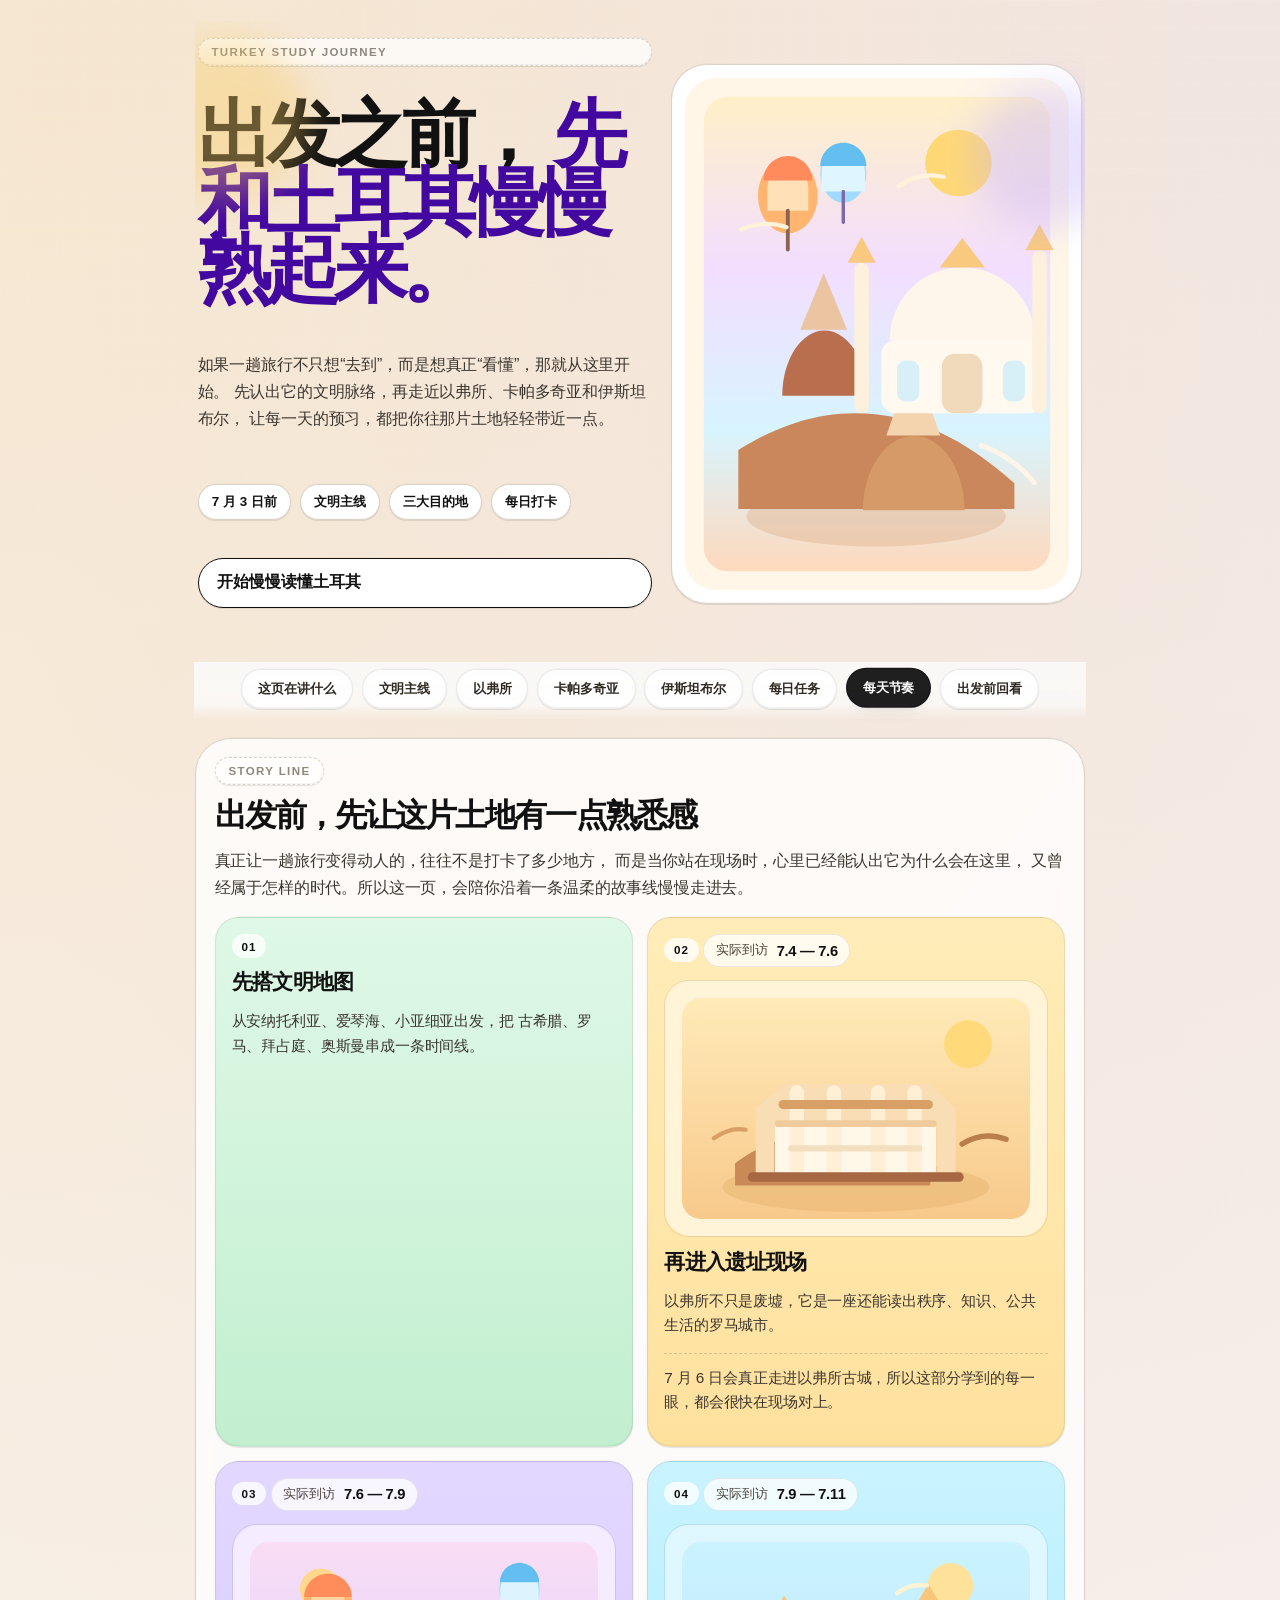
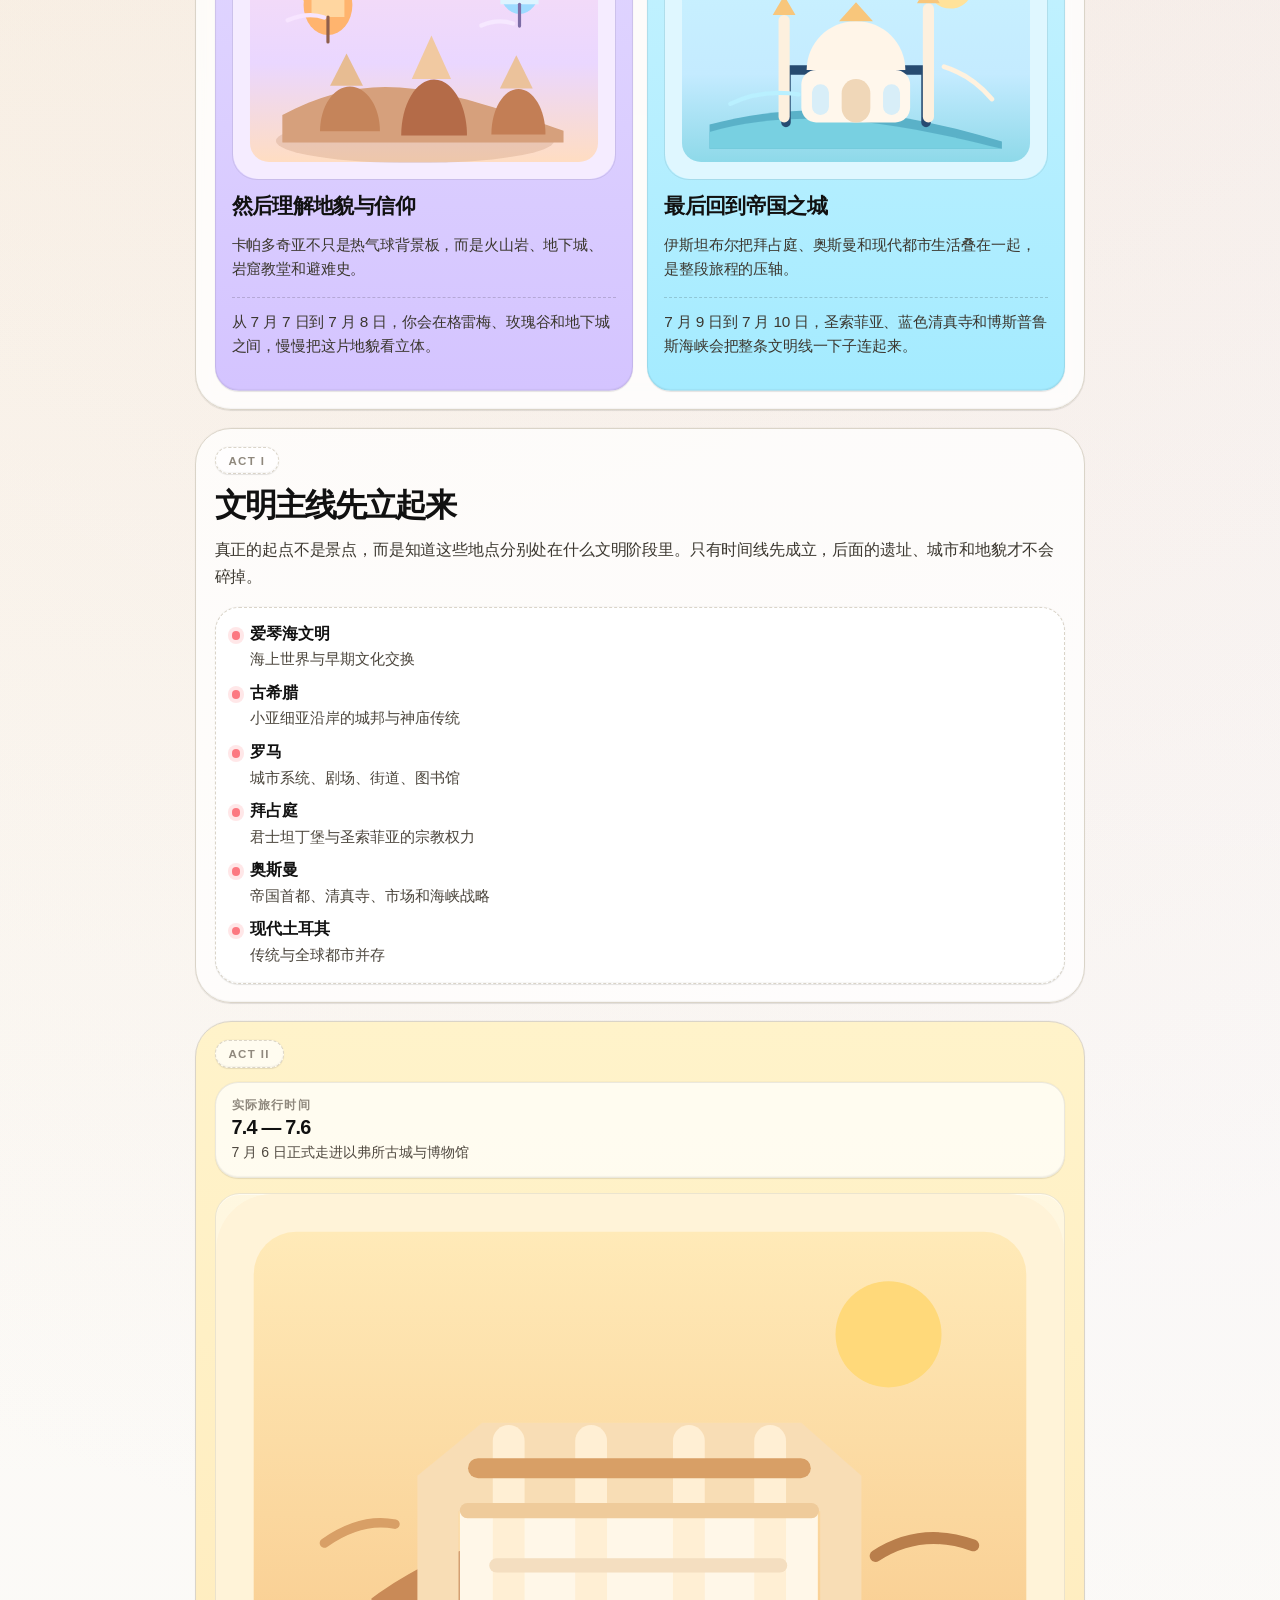
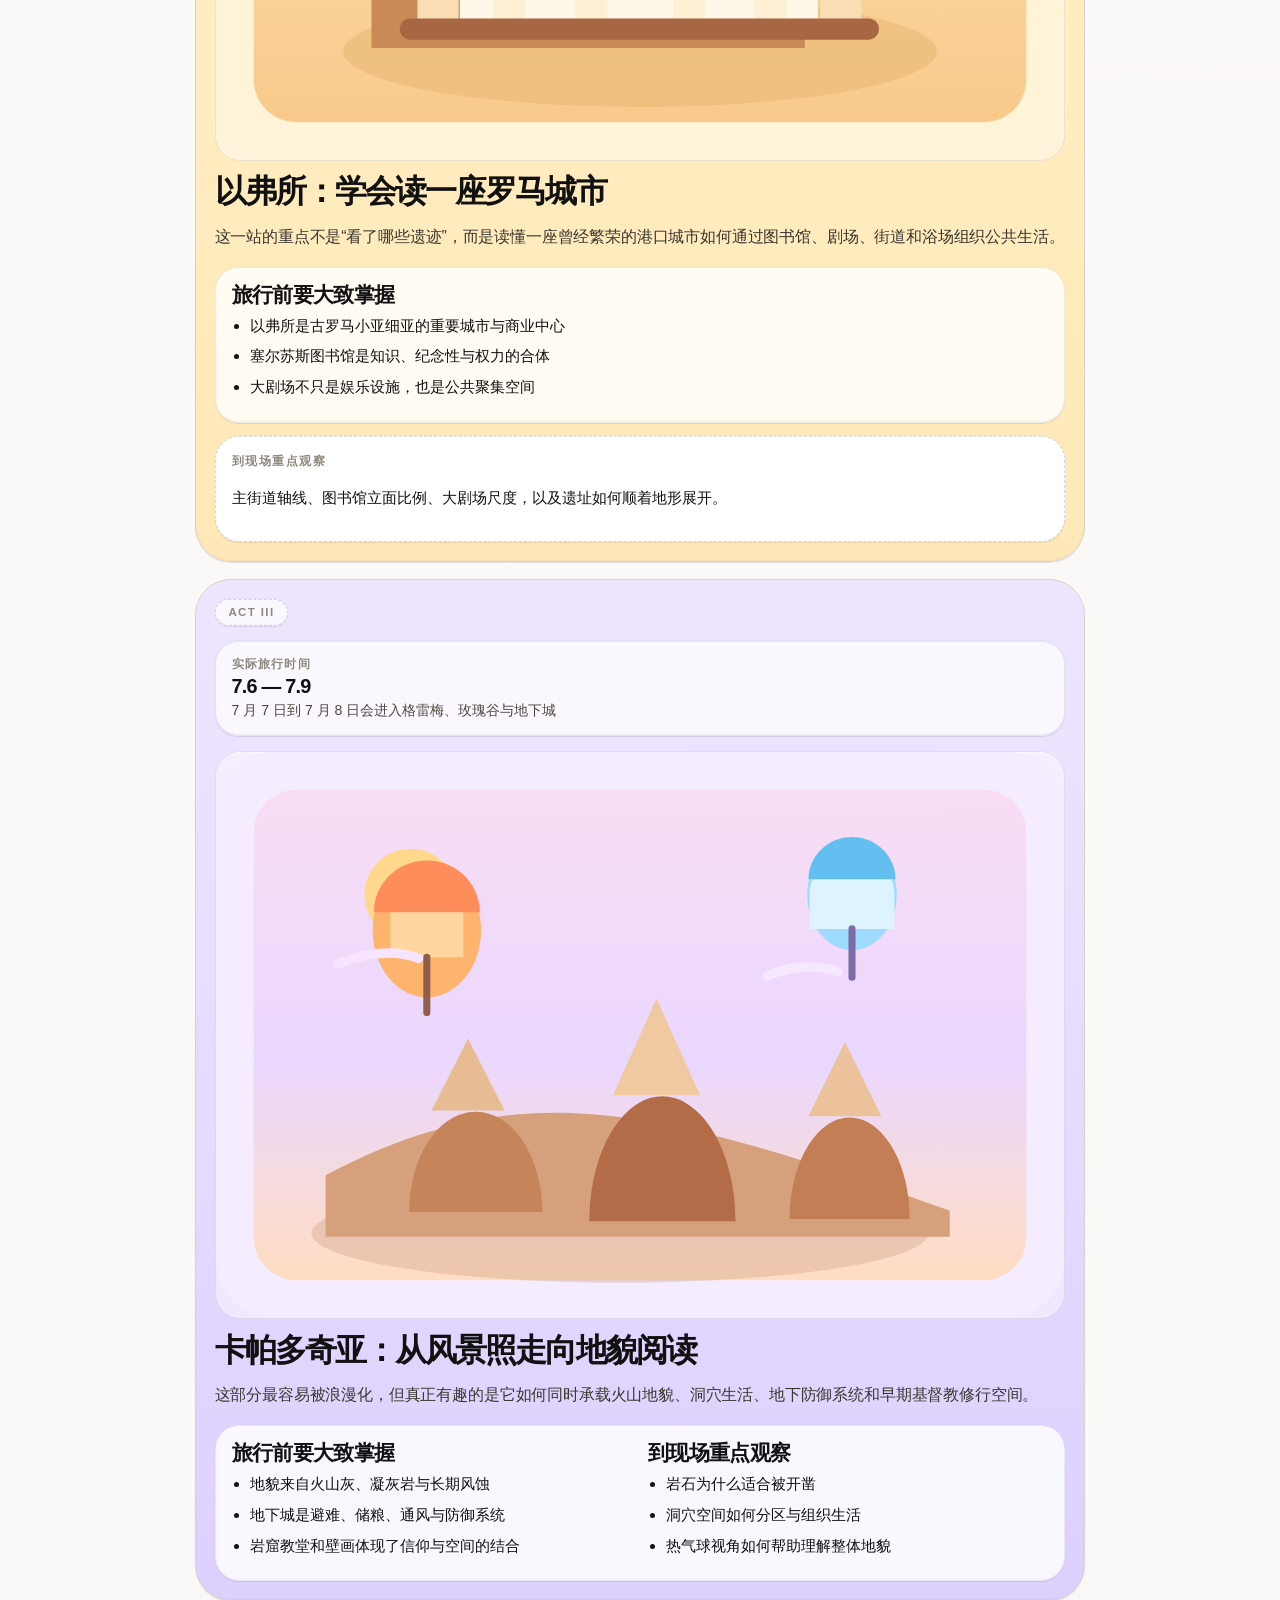
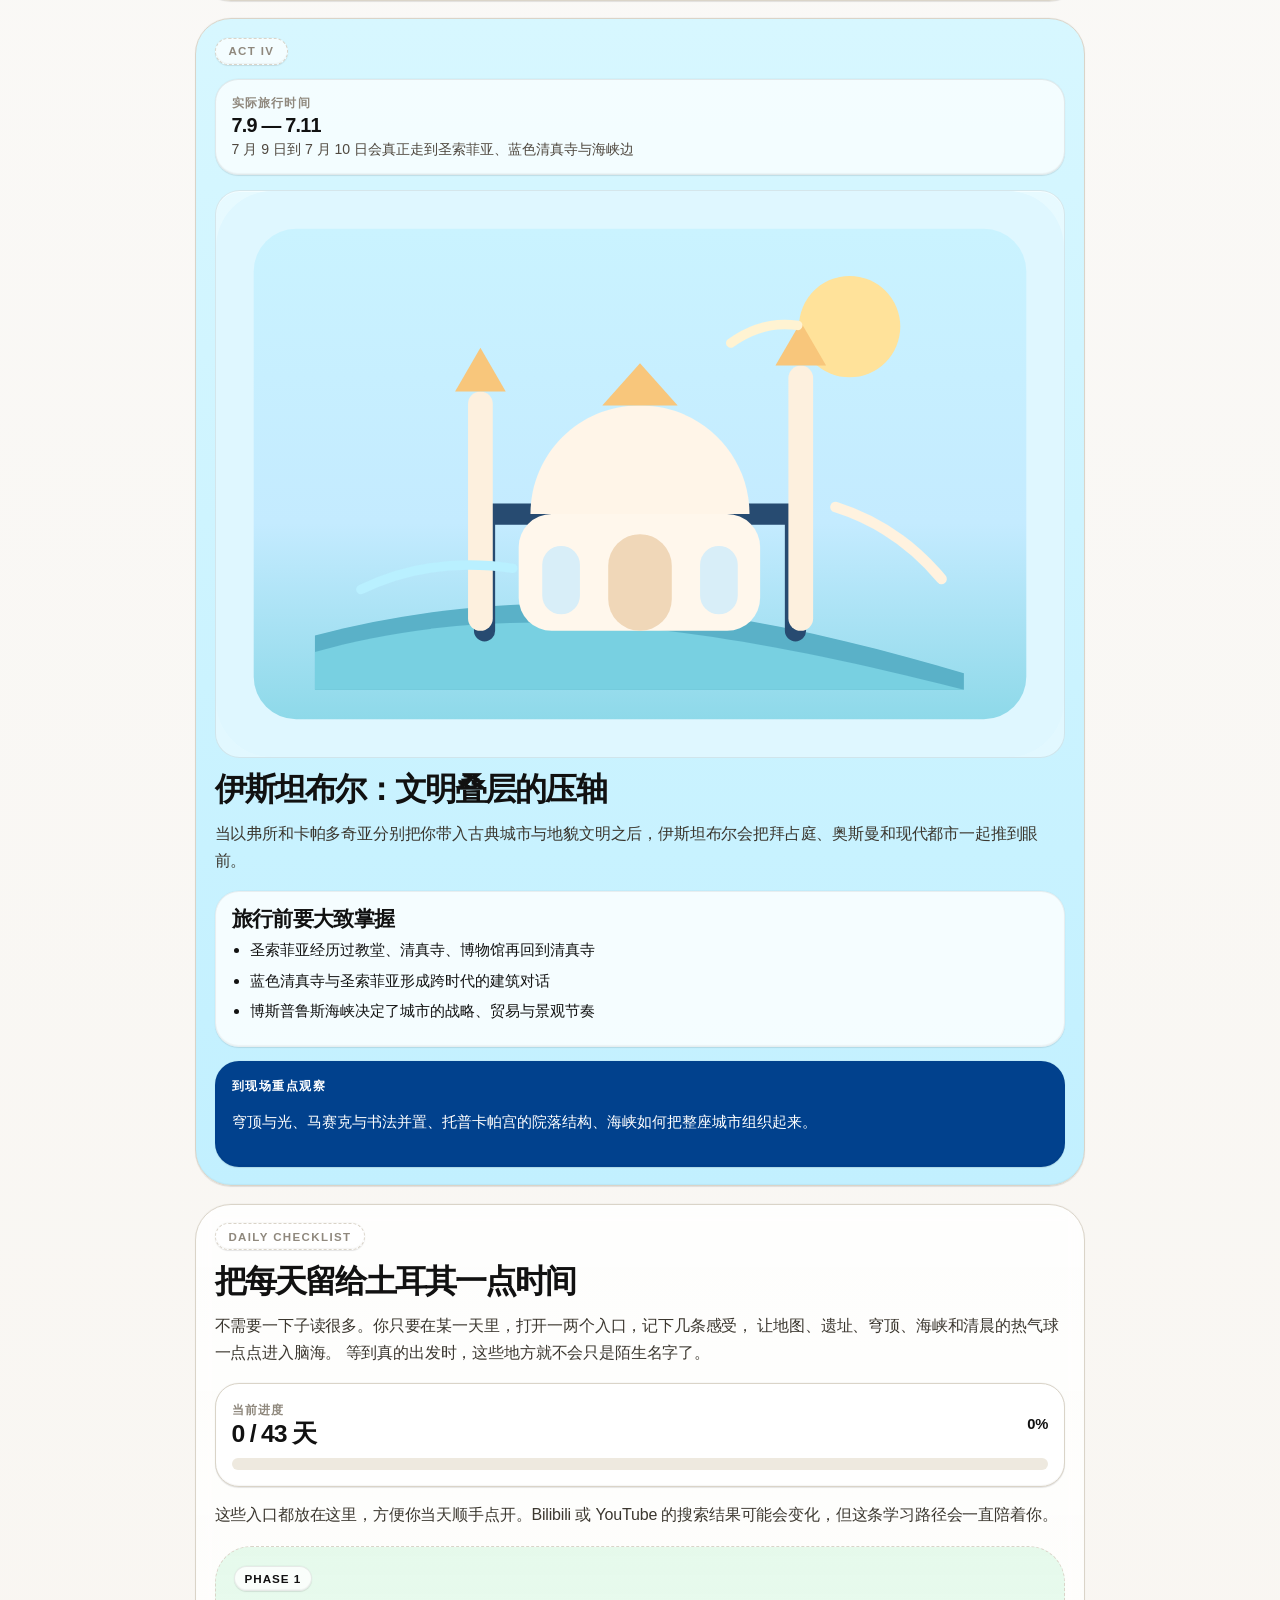
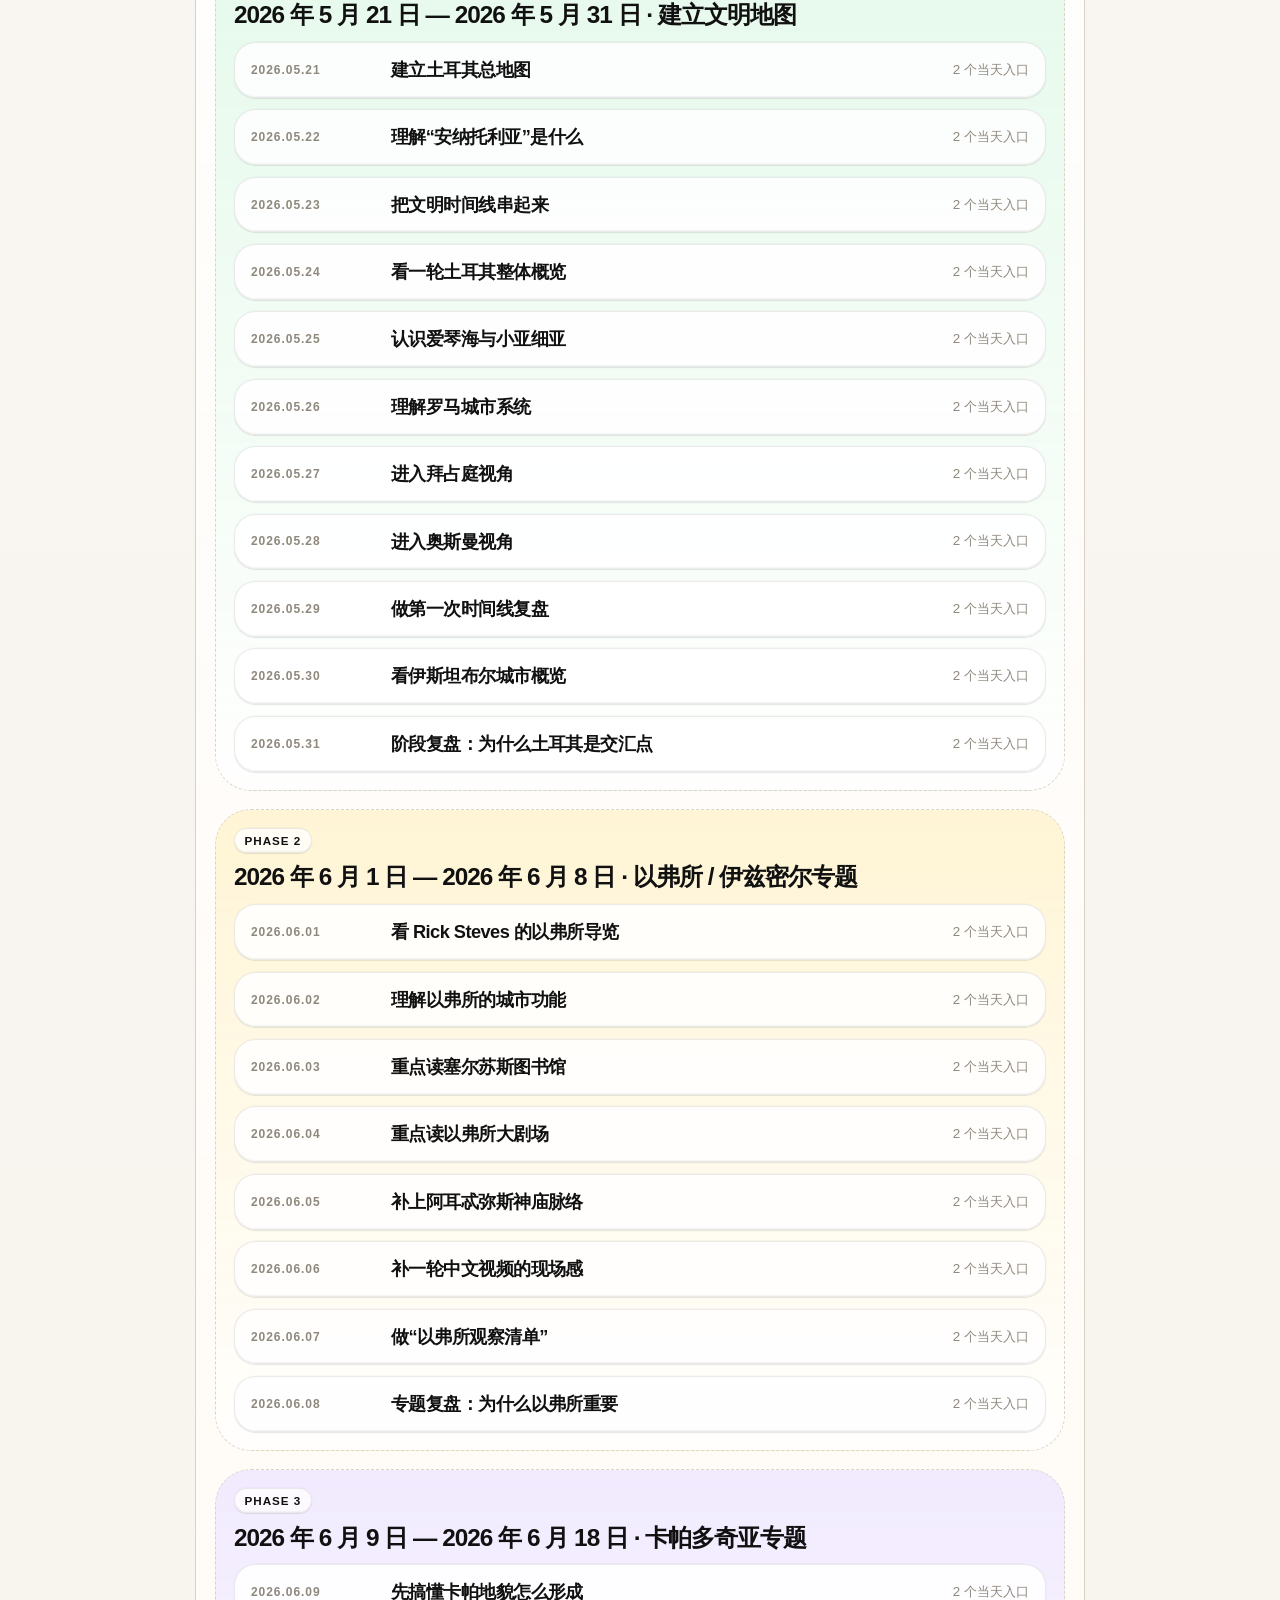
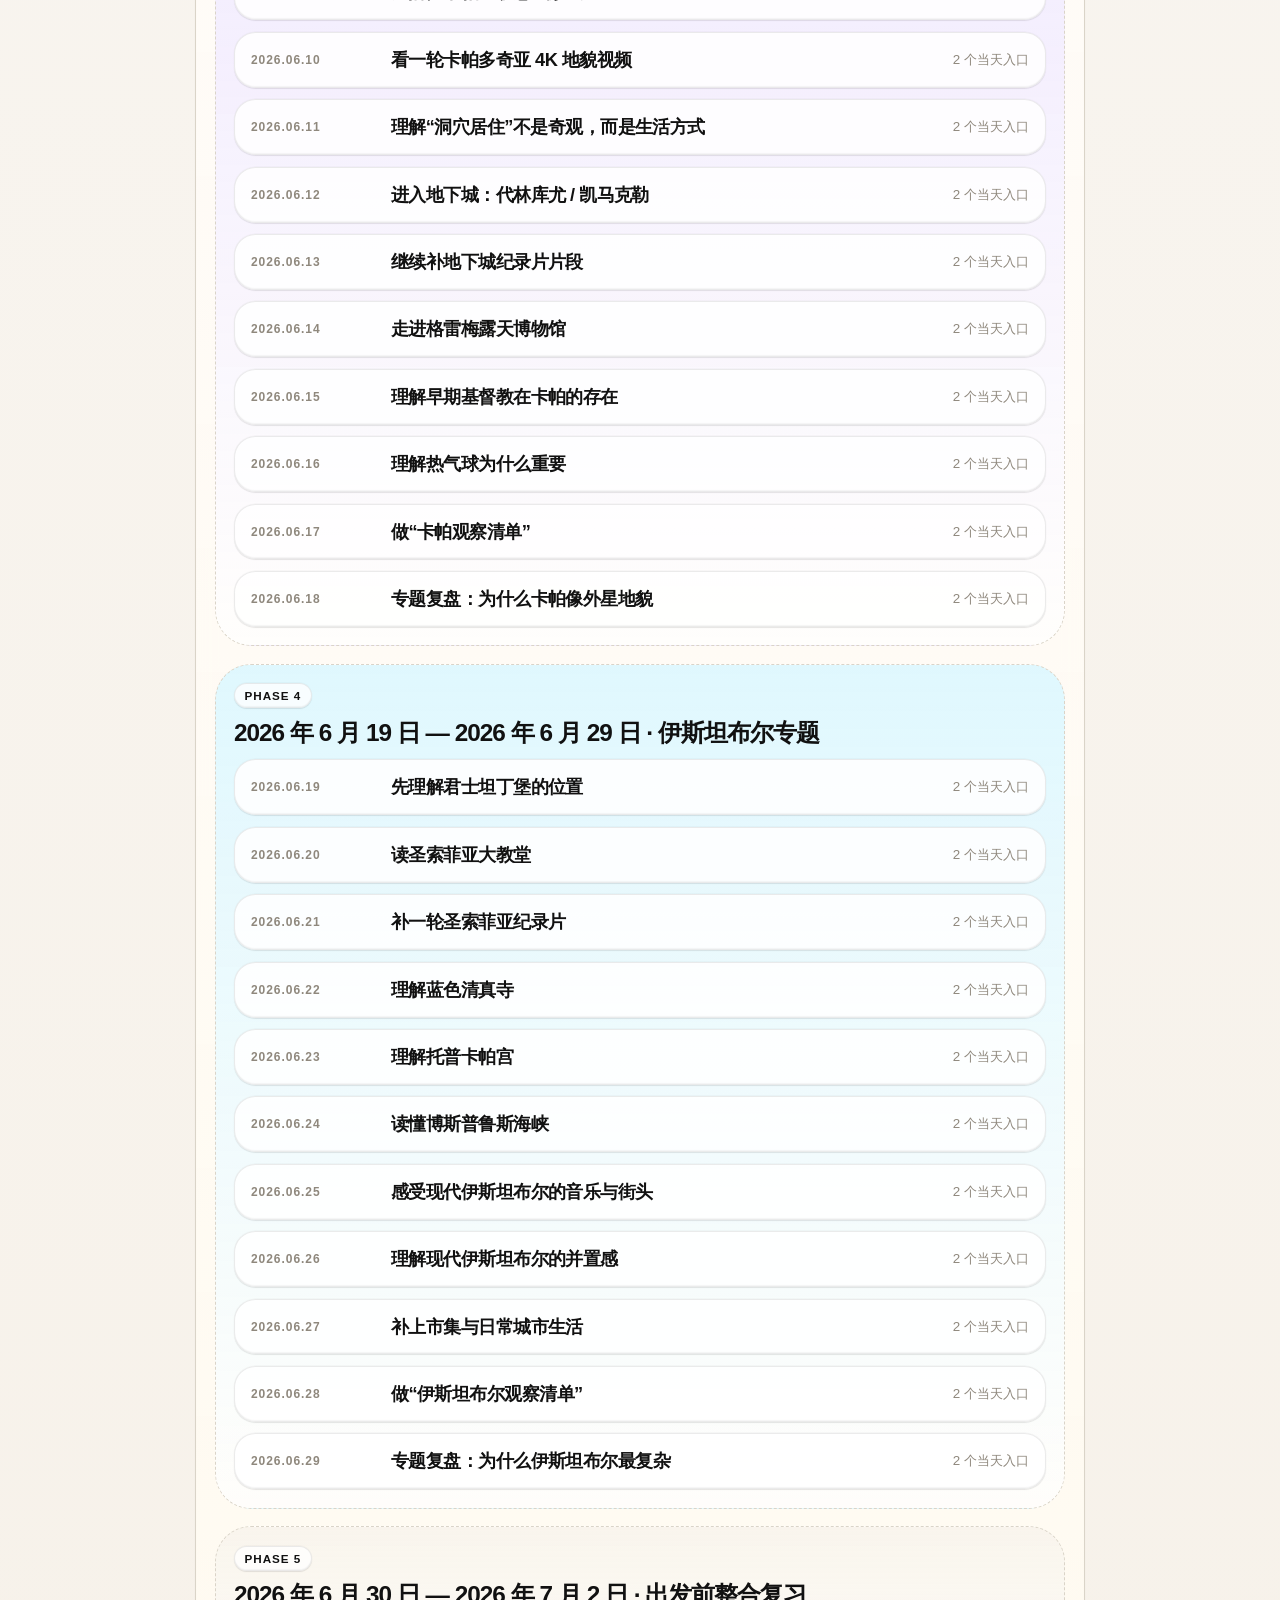
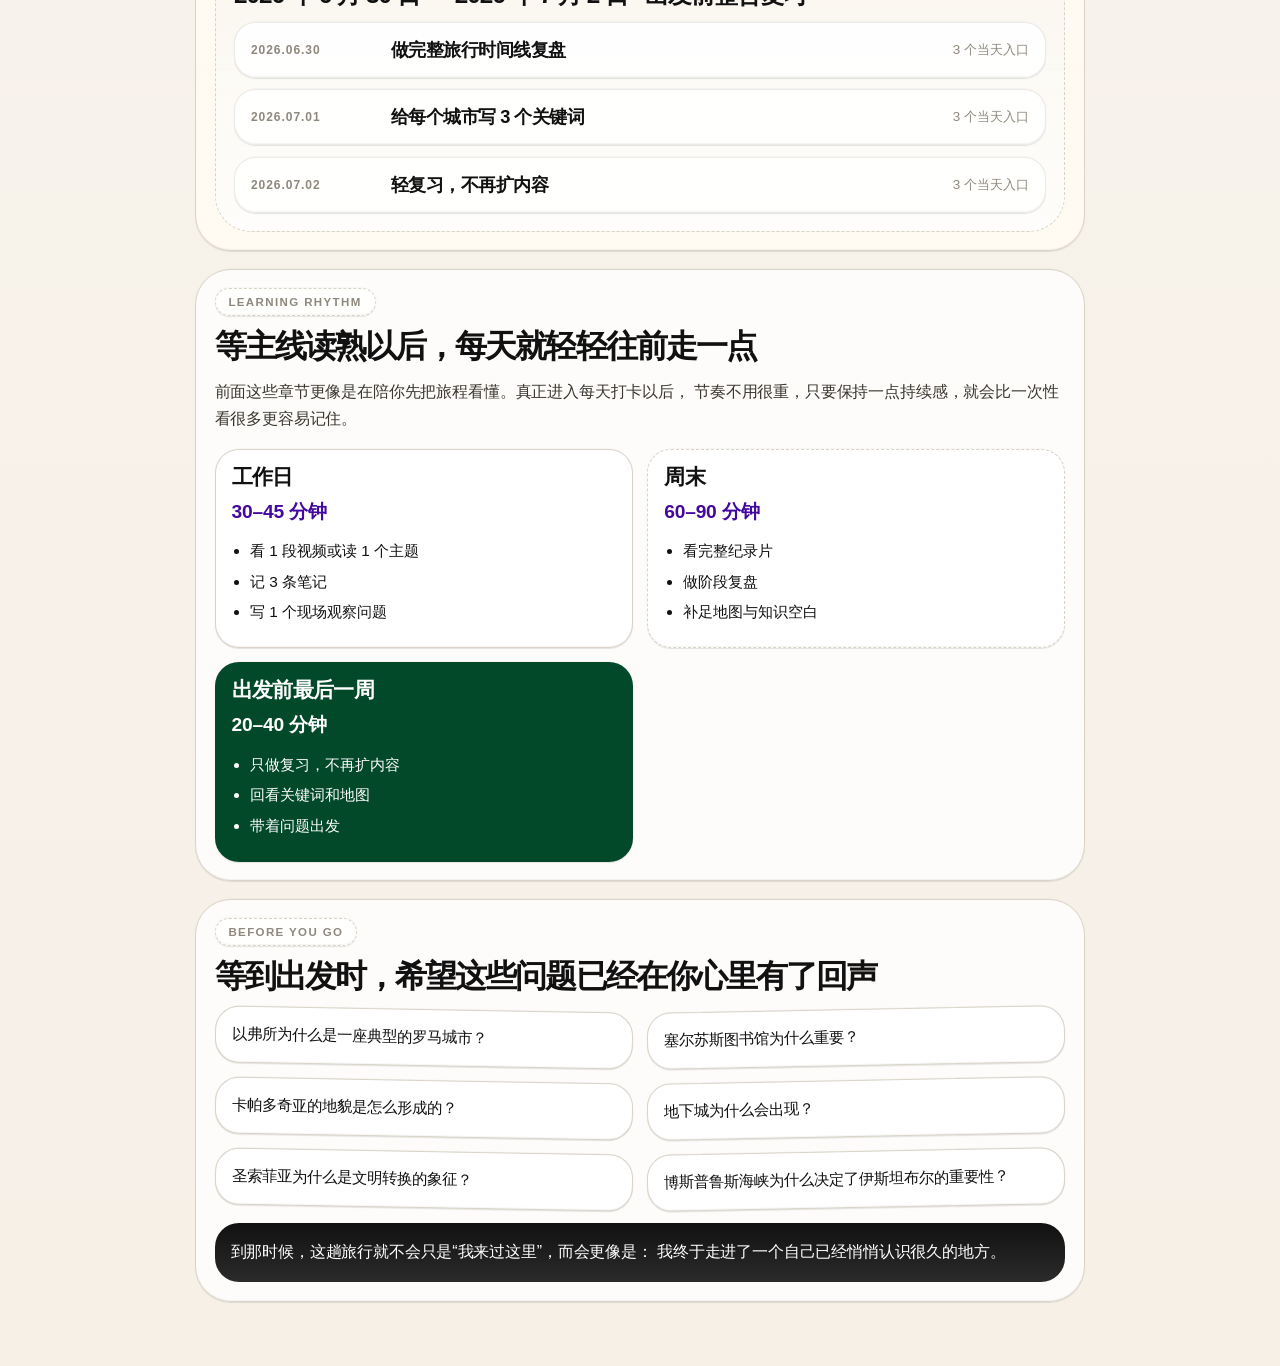
==== commit cfb63433: "Bust site asset cache" ====
--- a/turkey-pretrip-study-journey.html
+++ b/turkey-pretrip-study-journey.html
@@ -11,7 +11,7 @@
       name="description"
       content="一张 Clay 风格的移动端长页，陪你在出发前慢慢读懂土耳其。"
     />
-    <link rel="stylesheet" href="./styles.css" />
+    <link rel="stylesheet" href="./styles.css?v=20260521b" />
   </head>
   <body>
     <div class="page-shell">
@@ -1327,6 +1327,6 @@
         </section>
       </main>
     </div>
-    <script src="./app.js"></script>
+    <script src="./app.js?v=20260521b"></script>
   </body>
 </html>
--- a/styles.css
+++ b/styles.css
@@ -93,6 +93,7 @@
   overscroll-behavior-x: contain;
   scrollbar-width: none;
   -webkit-overflow-scrolling: touch;
+  scroll-padding-inline: 1.25rem;
 }
 
 .section-nav__track::-webkit-scrollbar {
@@ -112,19 +113,27 @@
   color: #2f2a24;
   text-decoration: none;
   white-space: nowrap;
+  transform: translateY(0);
   transition:
-    transform 180ms ease,
-    background-color 180ms ease,
-    color 180ms ease,
-    border-color 180ms ease;
+    transform 260ms cubic-bezier(0.22, 1, 0.36, 1),
+    background-color 240ms ease,
+    color 240ms ease,
+    border-color 240ms ease,
+    box-shadow 240ms ease,
+    filter 240ms ease;
 }
 
 .section-nav__link:hover,
 .section-nav__link:focus-visible,
 .section-nav__link.is-active {
-  background: #111111;
-  border-color: #111111;
+  background: rgba(17, 17, 17, 0.94);
+  border-color: rgba(17, 17, 17, 0.94);
   color: var(--white);
+  transform: translateY(-0.08rem);
+  box-shadow:
+    rgba(17, 17, 17, 0.18) 0 10px 20px -14px,
+    rgba(17, 17, 17, 0.16) 0 4px 10px -8px;
+  filter: saturate(1.05);
 }
 
 .section-nav__label {
@@ -698,9 +707,12 @@
   border-radius: 1.35rem;
   background: rgba(255, 255, 255, 0.88);
   box-shadow: var(--clay-shadow);
+  overflow: hidden;
   transition:
-    transform 180ms ease,
-    background-color 180ms ease;
+    transform 220ms ease,
+    background-color 220ms ease,
+    border-color 220ms ease,
+    box-shadow 220ms ease;
 }
 
 .day-card[open] {
@@ -708,7 +720,13 @@
 }
 
 .day-card.is-complete {
+  border-color: rgba(2, 73, 42, 0.16);
   background: linear-gradient(180deg, #ebfaef 0%, #ffffff 100%);
+  box-shadow:
+    rgba(2, 73, 42, 0.12) 0 12px 24px -18px,
+    rgba(0, 0, 0, 0.06) 0 1px 1px,
+    rgba(0, 0, 0, 0.04) 0 -1px 1px inset,
+    rgba(0, 0, 0, 0.05) 0 -0.5px 1px;
 }
 
 .day-card summary {
@@ -717,10 +735,31 @@
   padding: 1rem;
   list-style: none;
   cursor: pointer;
+  position: relative;
 }
 
 .day-card summary::-webkit-details-marker {
   display: none;
+}
+
+.day-card.is-complete summary::after {
+  content: "已完成";
+  position: absolute;
+  top: 0.82rem;
+  right: 0.95rem;
+  display: inline-flex;
+  align-items: center;
+  justify-content: center;
+  min-width: 3.9rem;
+  height: 1.7rem;
+  padding: 0 0.72rem;
+  border-radius: var(--radius-pill);
+  background: rgba(2, 73, 42, 0.94);
+  color: var(--white);
+  box-shadow: rgba(2, 73, 42, 0.22) 0 8px 18px -14px;
+  font-size: 0.74rem;
+  font-weight: 700;
+  letter-spacing: 0.06em;
 }
 
 .day-card__date {
@@ -735,6 +774,10 @@
   line-height: 1.2;
   font-weight: 700;
   letter-spacing: -0.03em;
+}
+
+.day-card.is-complete .day-card__title {
+  color: var(--matcha-deep);
 }
 
 .day-card__meta {
@@ -812,6 +855,12 @@
   font-weight: 600;
 }
 
+.day-card.is-complete .complete-toggle {
+  border-color: rgba(2, 73, 42, 0.2);
+  background: rgba(226, 249, 233, 0.88);
+  color: var(--matcha-deep);
+}
+
 .complete-toggle input {
   width: 1.05rem;
   height: 1.05rem;
